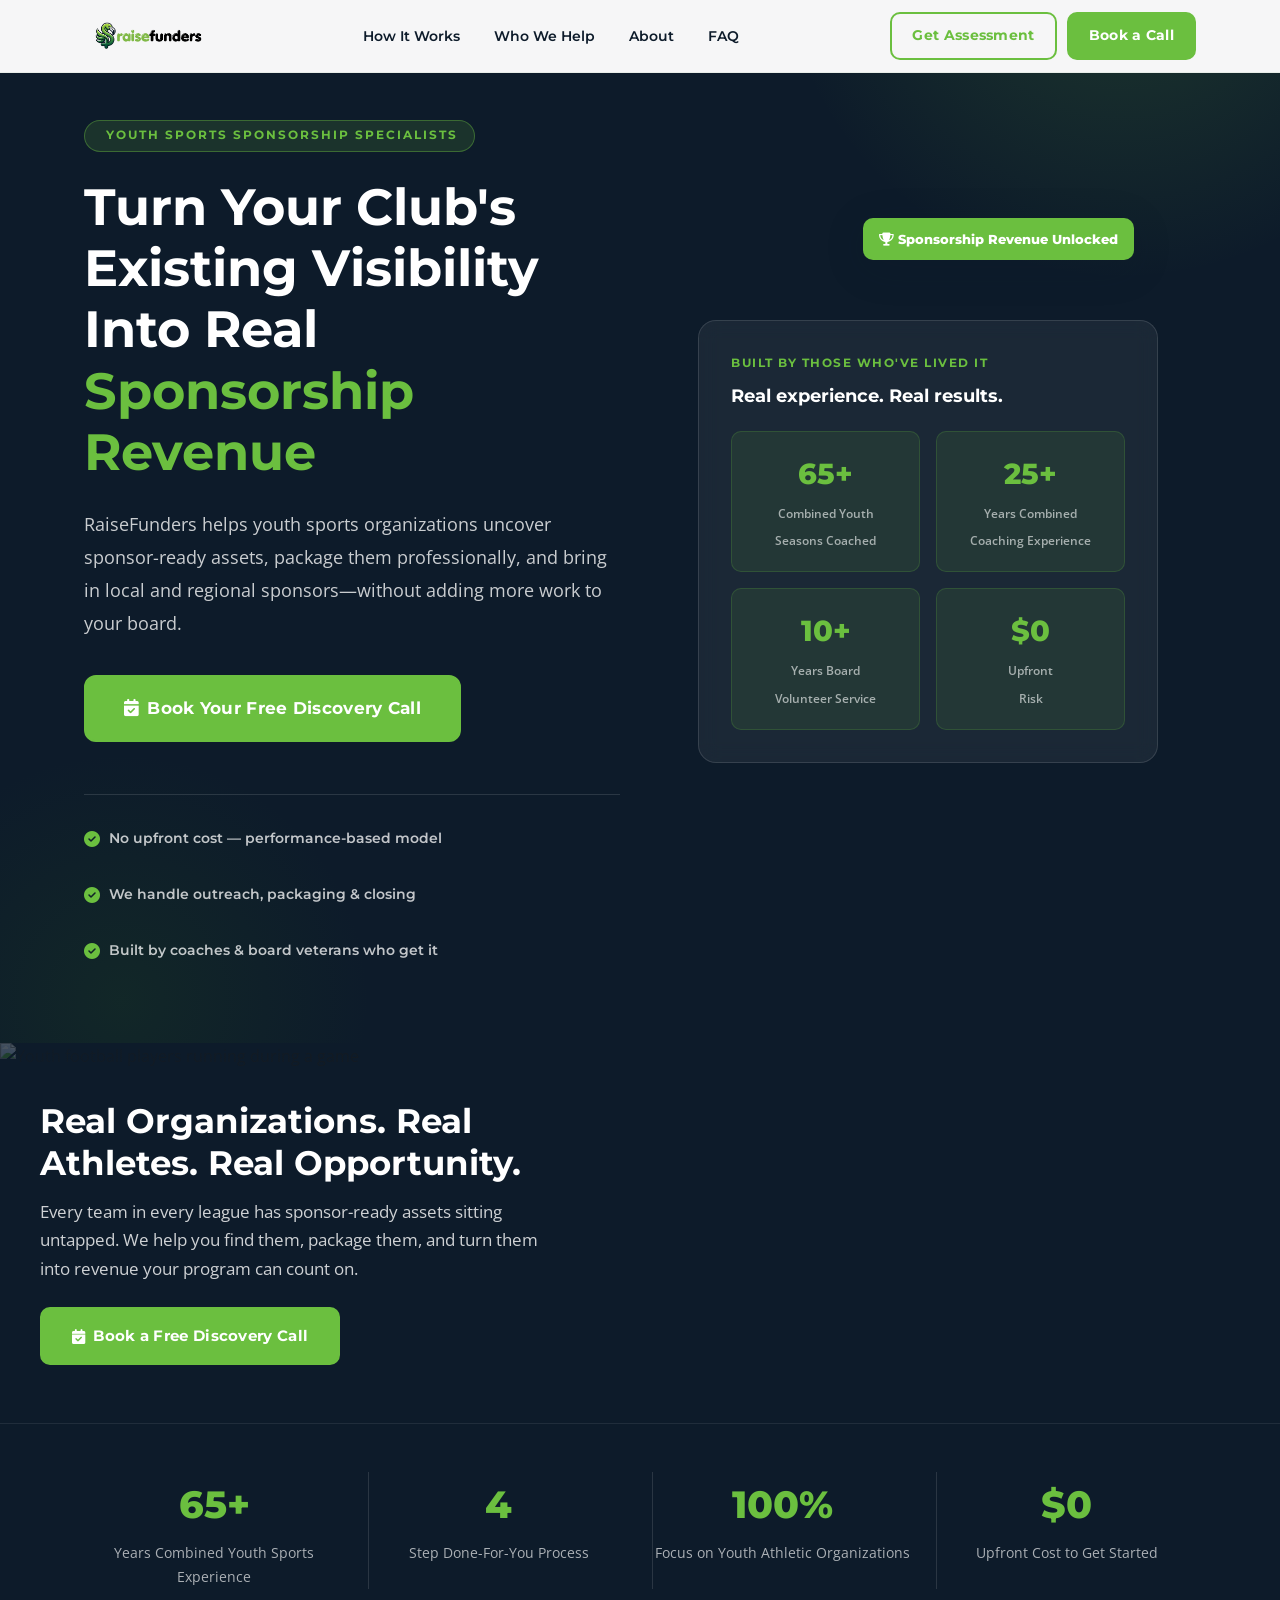
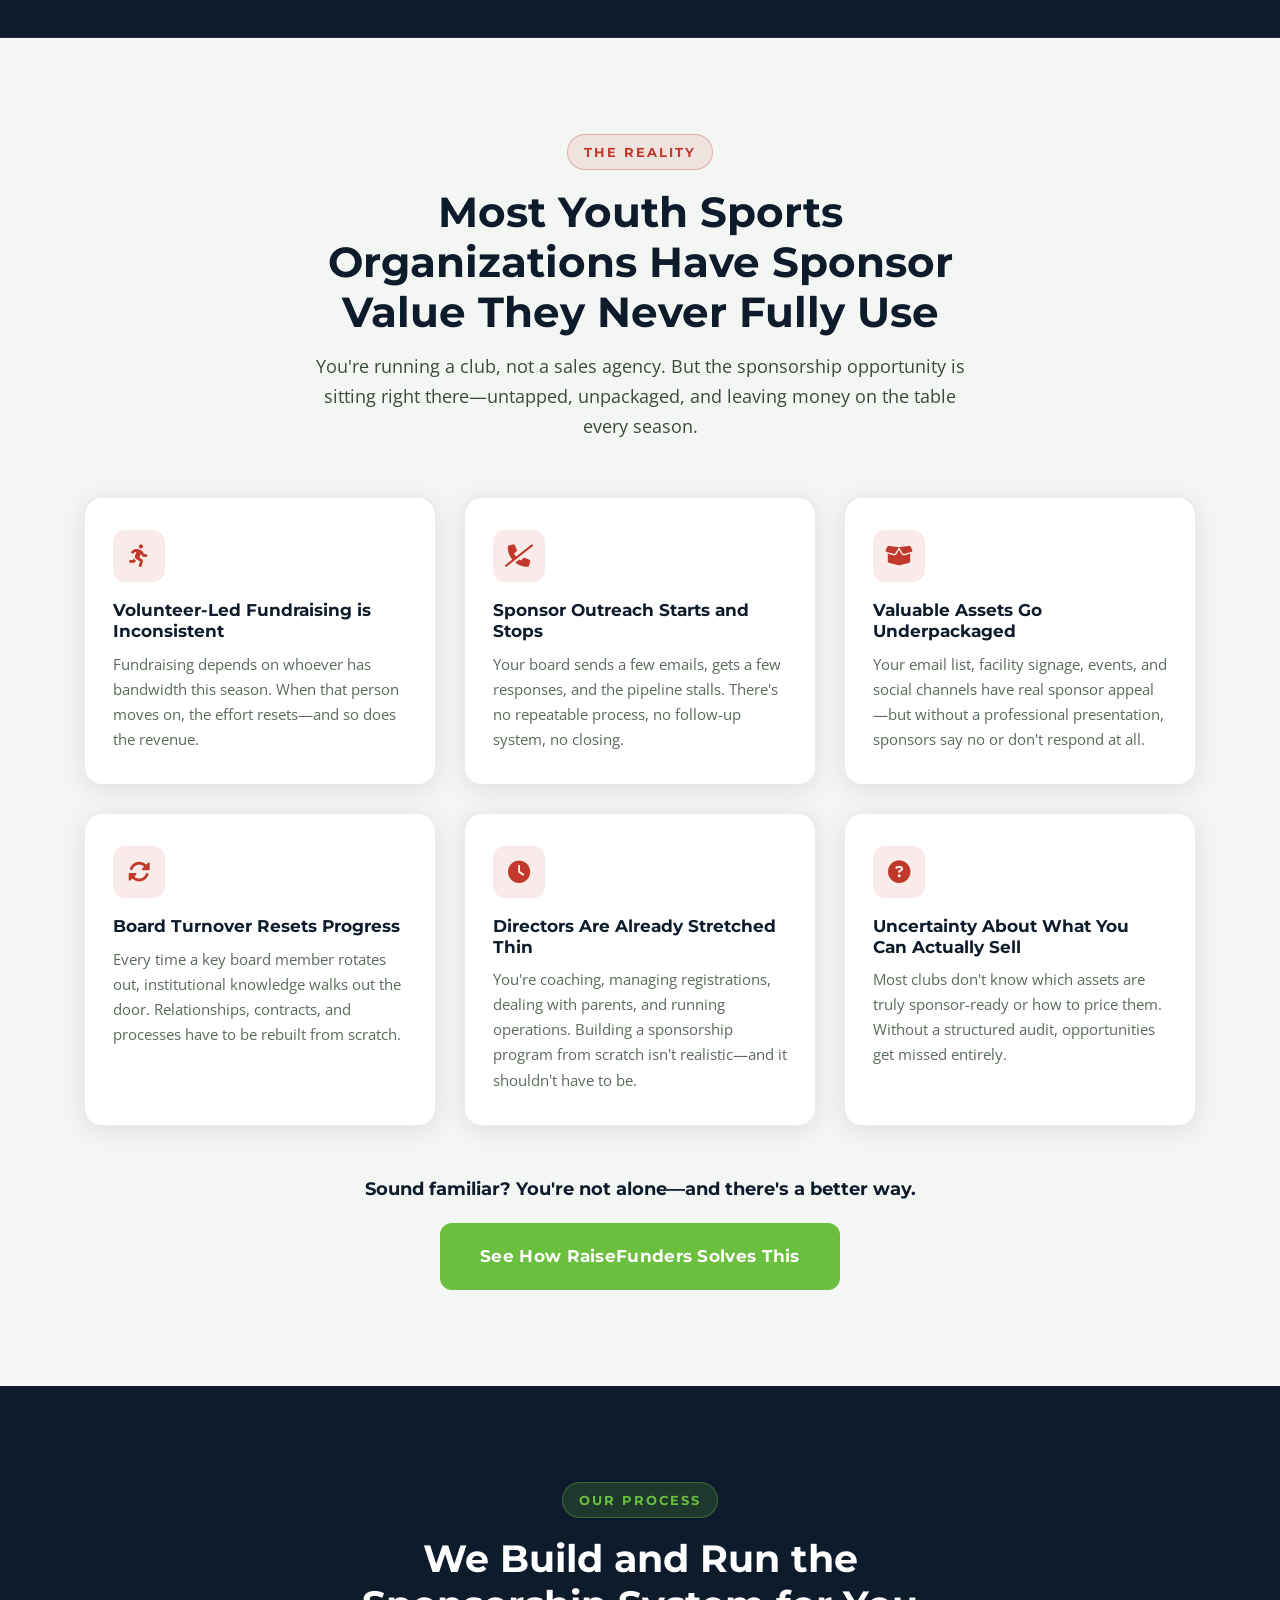
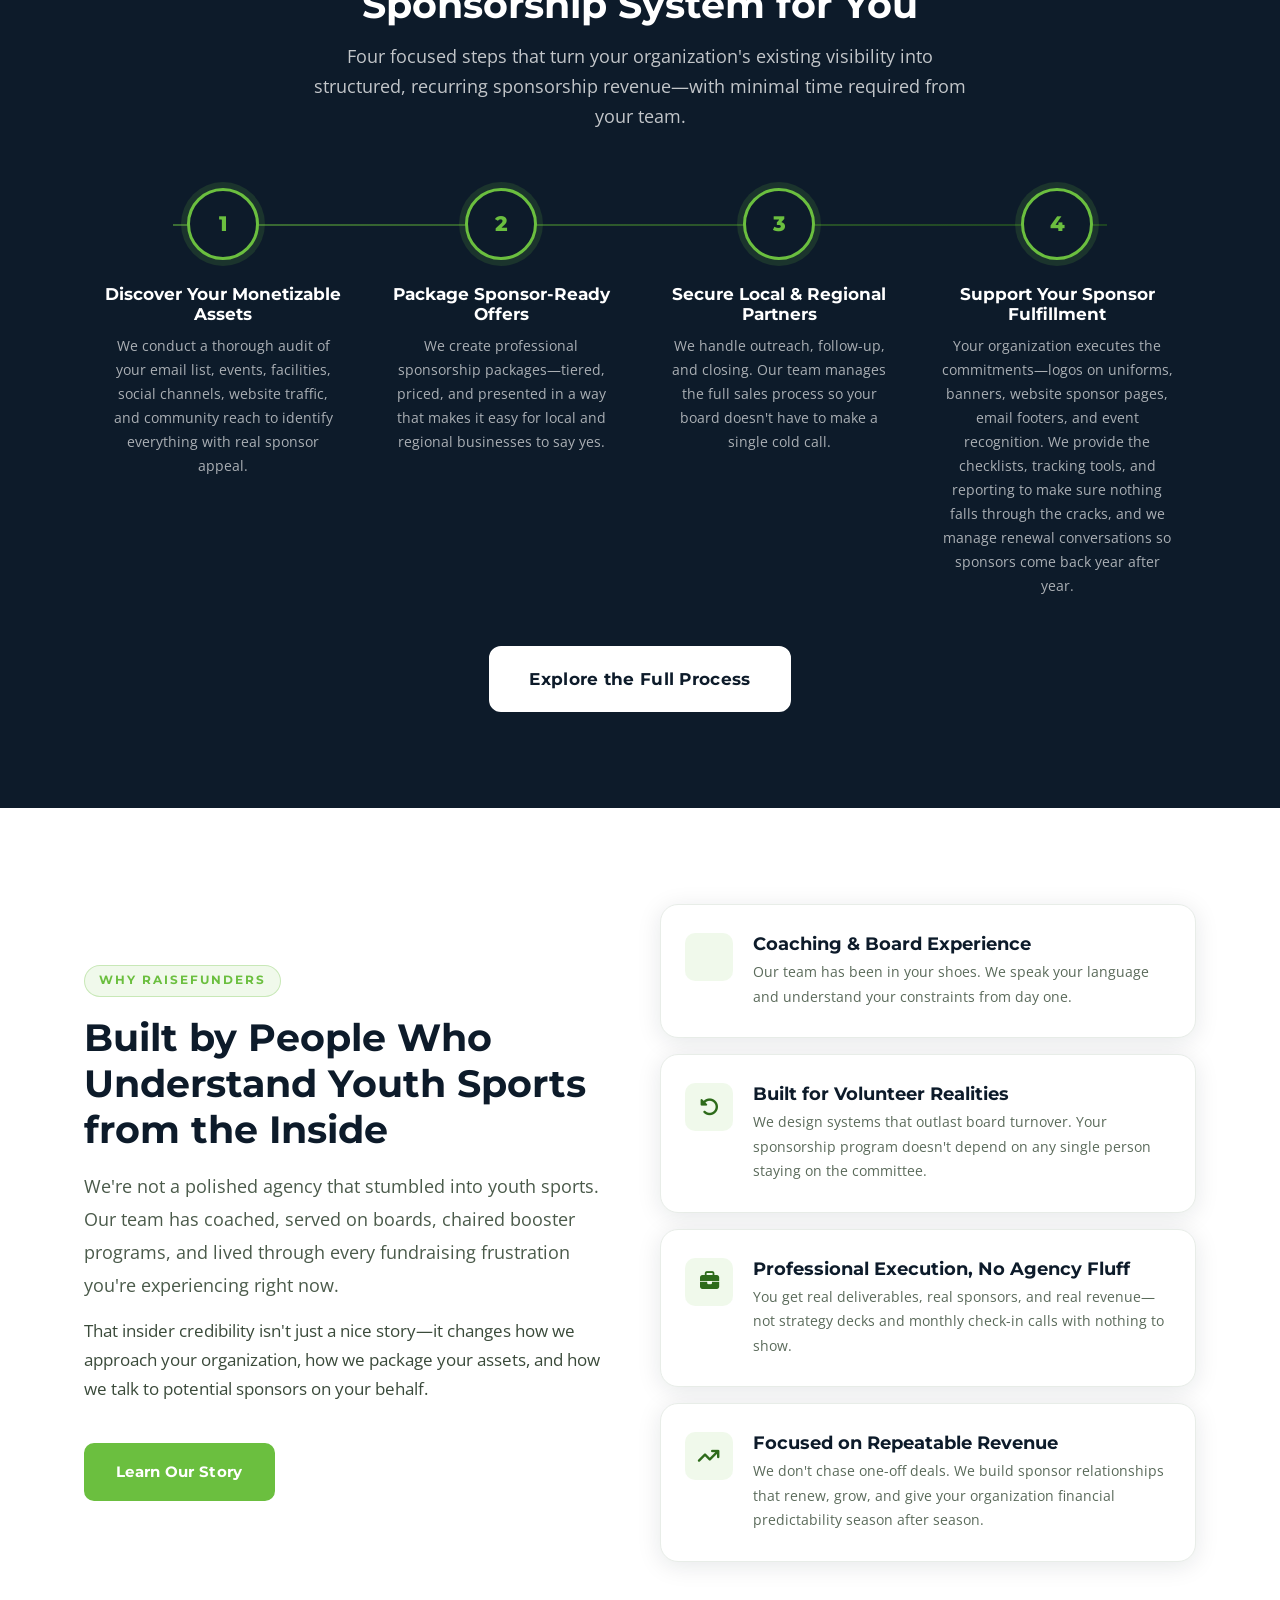
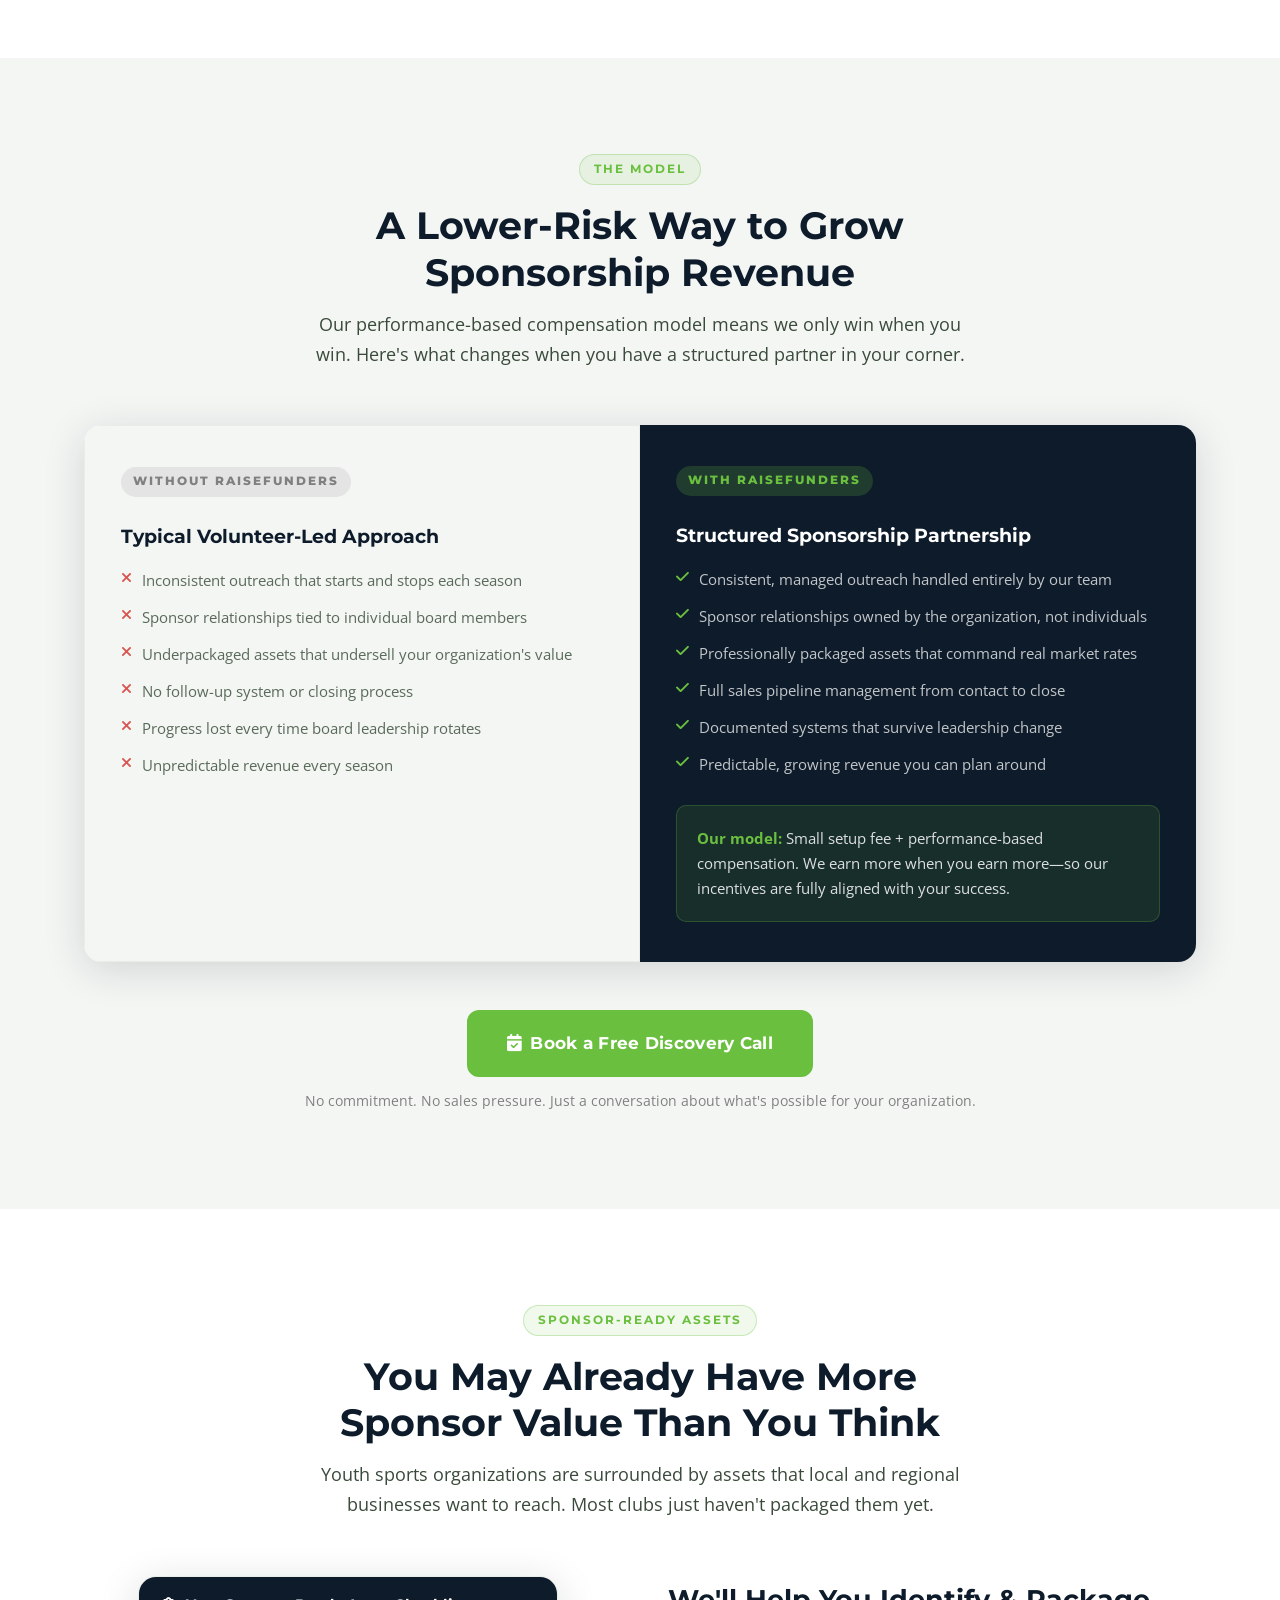
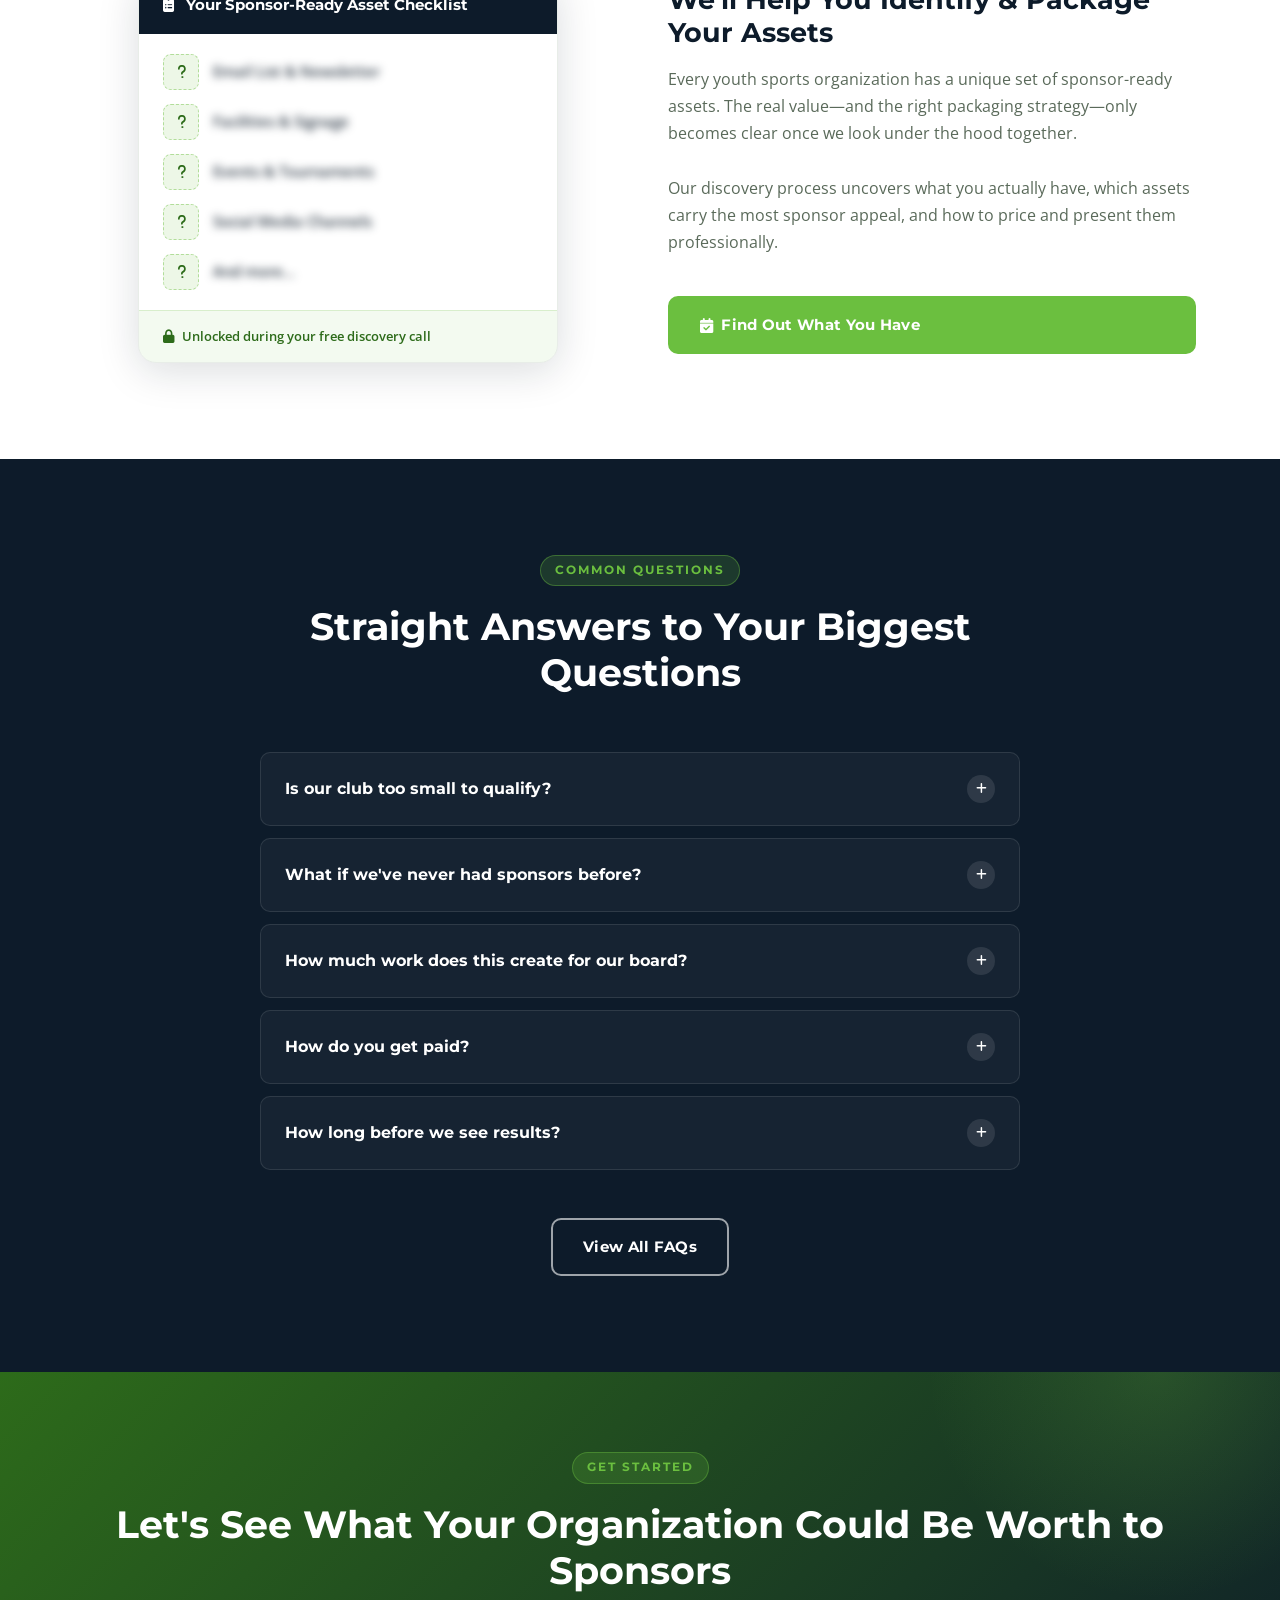
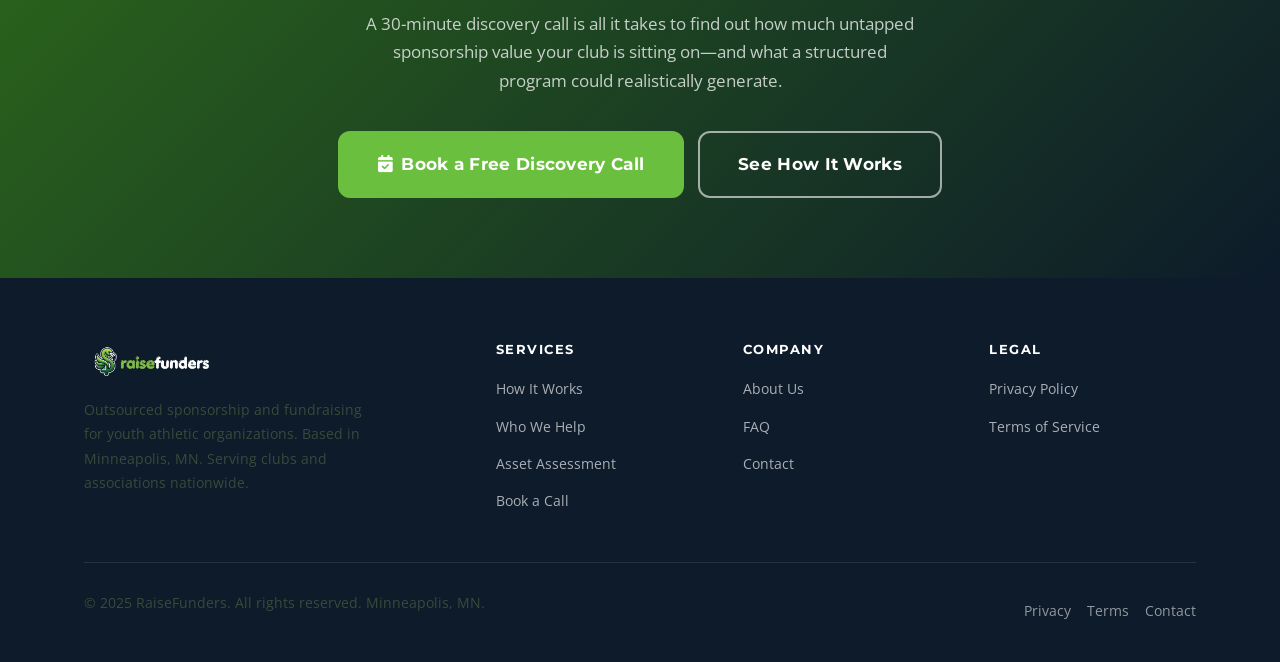
==== index.html @ bc8dbdcc "Initial commit via Netlify [skip ci]" ====
<!DOCTYPE html>
<html lang="en">
<head>
  <meta charset="UTF-8" />
  <meta name="viewport" content="width=device-width, initial-scale=1.0" />
  <title>RaiseFunders — Outsourced Sponsorship & Fundraising for Youth Sports</title>
  <meta name="description" content="RaiseFunders helps youth sports organizations turn their existing assets into real sponsorship revenue. Done-for-you sponsorship management based in Minneapolis, MN." />
  <link rel="preconnect" href="https://fonts.googleapis.com" />
  <link rel="preconnect" href="https://fonts.gstatic.com" crossorigin />
  <link href="https://fonts.googleapis.com/css2?family=Montserrat:wght@600;700;800;900&family=Open+Sans:wght@400;500;600&display=swap" rel="stylesheet" />
  <link rel="stylesheet" href="https://cdn.jsdelivr.net/npm/@fortawesome/fontawesome-free@6.5.0/css/all.min.css" />
  <link rel="stylesheet" href="css/style.css" />
</head>
<body>

  <!-- ===== NAVIGATION ===== -->
  <nav class="site-nav" role="navigation" aria-label="Main navigation">
    <div class="container">
      <div class="nav-inner">
        <a href="index.html" class="nav-logo" aria-label="RaiseFunders Home">
          <img src="images/logo-wordmark-light.png"
               alt="RaiseFunders"
               height="46"
          />
        </a>
        <ul class="nav-links" role="list">
          <li><a href="how-it-works.html">How It Works</a></li>
          <li><a href="who-we-help.html">Who We Help</a></li>
          <li><a href="about.html">About</a></li>
          <li><a href="faq.html">FAQ</a></li>
        </ul>
        <div class="nav-cta">
          <a href="contact.html" class="btn btn-secondary btn-sm">Get Assessment</a>
          <a href="book-a-call.html" class="btn btn-primary btn-sm">Book a Call</a>
        </div>
        <button class="nav-toggle" aria-label="Toggle mobile menu" aria-expanded="false">
          <span></span><span></span><span></span>
        </button>
      </div>
    </div>
  </nav>

  <!-- Mobile Nav -->
  <div class="nav-mobile" role="navigation" aria-label="Mobile navigation">
    <a href="index.html">Home</a>
    <a href="how-it-works.html">How It Works</a>
    <a href="who-we-help.html">Who We Help</a>
    <a href="about.html">About</a>
    <a href="faq.html">FAQ</a>
    <a href="contact.html">Contact</a>
    <a href="book-a-call.html" class="btn btn-primary">Book a Free Call</a>
    <a href="how-it-works.html" class="btn btn-secondary">How It Works</a>
  </div>

  <main id="main-content">

    <!-- ===== HERO ===== -->
    <section class="hero" id="hero-section" aria-labelledby="hero-heading">
      <div class="container">
        <div class="grid-2">
          <div class="hero-content">
            <span class="hero-label"><i class="fa-solid fa-whistle"></i> Youth Sports Sponsorship Specialists</span>
            <h1 id="hero-heading">
              Turn Your Club's Existing Visibility Into Real <span>Sponsorship Revenue</span>
            </h1>
            <p class="lead">
              RaiseFunders helps youth sports organizations uncover sponsor-ready assets, package them professionally, and bring in local and regional sponsors—without adding more work to your board.
            </p>
            <div class="hero-cta">
              <a href="book-a-call.html" class="btn btn-primary btn-lg">
                <i class="fa-solid fa-calendar-check"></i> Book Your Free Discovery Call
              </a>
            </div>
            <div class="hero-proof">
              <div class="hero-proof-item">
                <i class="fa-solid fa-check-circle"></i>
                No upfront cost — performance-based model
              </div>
              <div class="hero-proof-item">
                <i class="fa-solid fa-check-circle"></i>
                We handle outreach, packaging &amp; closing
              </div>
              <div class="hero-proof-item">
                <i class="fa-solid fa-check-circle"></i>
                Built by coaches &amp; board veterans who get it
              </div>
            </div>
          </div>

          <div class="hero-visual">
            <div class="hero-card-stack">
              <div class="hero-float-badge top">
                <i class="fa-solid fa-trophy"></i> Sponsorship Revenue Unlocked
              </div>
              <div class="hero-main-card">
                <div class="hero-card-label">Built By Those Who've Lived It</div>
                <div class="hero-card-title">Real experience. Real results.</div>
                <div class="hero-stat-row">
                  <div class="hero-stat">
                    <span class="num" data-target="65" data-suffix="+">65+</span>
                    <span class="lbl">Combined Youth<br>Seasons Coached</span>
                  </div>
                  <div class="hero-stat">
                    <span class="num" data-target="25" data-suffix="+">25+</span>
                    <span class="lbl">Years Combined<br>Coaching Experience</span>
                  </div>
                  <div class="hero-stat">
                    <span class="num" data-target="10" data-suffix="+">10+</span>
                    <span class="lbl">Years Board<br>Volunteer Service</span>
                  </div>
                  <div class="hero-stat">
                    <span class="num">$0</span>
                    <span class="lbl">Upfront<br>Risk</span>
                  </div>
                </div>
              </div>

            </div>
          </div>
        </div>
      </div>
    </section>

    <!-- ===== PHOTO STRIP ===== -->
    <div class="photo-strip" role="img" aria-label="Youth football players in action during a game">
      <img
        src="https://www.genspark.ai/api/files/s/wio4JRk1"
        alt="Youth football players running during a game"
        class="photo-strip-img"
      />
      <div class="photo-strip-overlay">
        <div class="photo-strip-content">
          <h2>Real Organizations. Real Athletes. Real Opportunity.</h2>
          <p>Every team in every league has sponsor-ready assets sitting untapped. We help you find them, package them, and turn them into revenue your program can count on.</p>
          <a href="book-a-call.html" class="btn btn-primary">
            <i class="fa-solid fa-calendar-check"></i> Book a Free Discovery Call
          </a>
        </div>
      </div>
    </div>

    <!-- ===== STATS BAR ===== -->
    <section class="stats-bar" aria-label="Key statistics">
      <div class="container">
        <div class="stats-grid">
          <div class="stat-item">
            <span class="num" data-target="65" data-suffix="+"">65+</span>
            <div class="lbl">Years Combined Youth Sports Experience</div>
          </div>
          <div class="stat-item stat-divider">
            <span class="num">4</span>
            <div class="lbl">Step Done-For-You Process</div>
          </div>
          <div class="stat-item stat-divider">
            <span class="num" data-target="100" data-suffix="%">100%</span>
            <div class="lbl">Focus on Youth Athletic Organizations</div>
          </div>
          <div class="stat-item stat-divider">
            <span class="num">$0</span>
            <div class="lbl">Upfront Cost to Get Started</div>
          </div>
        </div>
      </div>
    </section>

    <!-- ===== PROBLEM SECTION ===== -->
    <section class="section section--gray" id="problem-section" aria-labelledby="problem-heading">
      <div class="container">
        <div class="section-intro centered">
          <span class="section-label section-label--red">The Reality</span>
          <h2 id="problem-heading" style="font-size:clamp(1.9rem,4vw,2.6rem);">Most Youth Sports Organizations Have Sponsor Value They Never Fully Use</h2>
          <p>You're running a club, not a sales agency. But the sponsorship opportunity is sitting right there—untapped, unpackaged, and leaving money on the table every season.</p>
        </div>
        <div class="grid-3" style="grid-template-columns: repeat(3,1fr);">
          <article class="problem-card">
            <div class="problem-card-icon problem-card-icon--red"><i class="fa-solid fa-person-running"></i></div>
            <h3>Volunteer-Led Fundraising is Inconsistent</h3>
            <p>Fundraising depends on whoever has bandwidth this season. When that person moves on, the effort resets—and so does the revenue.</p>
          </article>
          <article class="problem-card">
            <div class="problem-card-icon problem-card-icon--red"><i class="fa-solid fa-phone-slash"></i></div>
            <h3>Sponsor Outreach Starts and Stops</h3>
            <p>Your board sends a few emails, gets a few responses, and the pipeline stalls. There's no repeatable process, no follow-up system, no closing.</p>
          </article>
          <article class="problem-card">
            <div class="problem-card-icon problem-card-icon--red"><i class="fa-solid fa-box-open"></i></div>
            <h3>Valuable Assets Go Underpackaged</h3>
            <p>Your email list, facility signage, events, and social channels have real sponsor appeal—but without a professional presentation, sponsors say no or don't respond at all.</p>
          </article>
          <article class="problem-card">
            <div class="problem-card-icon problem-card-icon--red"><i class="fa-solid fa-rotate"></i></div>
            <h3>Board Turnover Resets Progress</h3>
            <p>Every time a key board member rotates out, institutional knowledge walks out the door. Relationships, contracts, and processes have to be rebuilt from scratch.</p>
          </article>
          <article class="problem-card">
            <div class="problem-card-icon problem-card-icon--red"><i class="fa-solid fa-clock"></i></div>
            <h3>Directors Are Already Stretched Thin</h3>
            <p>You're coaching, managing registrations, dealing with parents, and running operations. Building a sponsorship program from scratch isn't realistic—and it shouldn't have to be.</p>
          </article>
          <article class="problem-card">
            <div class="problem-card-icon problem-card-icon--red"><i class="fa-solid fa-circle-question"></i></div>
            <h3>Uncertainty About What You Can Actually Sell</h3>
            <p>Most clubs don't know which assets are truly sponsor-ready or how to price them. Without a structured audit, opportunities get missed entirely.</p>
          </article>
        </div>
        <div class="text-center mt-48">
          <p style="font-family:'Montserrat',sans-serif;font-weight:700;font-size:1.1rem;color:var(--navy);margin-bottom:20px;">Sound familiar? You're not alone—and there's a better way.</p>
          <a href="how-it-works.html" class="btn btn-primary btn-lg">See How RaiseFunders Solves This</a>
        </div>
      </div>
    </section>

    <!-- ===== SOLUTION / PROCESS ===== -->
    <section class="section section--navy" id="solution-section" aria-labelledby="solution-heading">
      <div class="container">
        <div class="section-intro centered">
          <span class="section-label section-label--dark section-label--lg">Our Process</span>
          <h2 id="solution-heading" class="text-white">We Build and Run the Sponsorship System for You</h2>
          <p class="text-white" style="opacity:.75;">Four focused steps that turn your organization's existing visibility into structured, recurring sponsorship revenue—with minimal time required from your team.</p>
        </div>
        <div class="process-steps">
          <div class="step-card">
            <div class="step-num">1</div>
            <h3>Discover Your Monetizable Assets</h3>
            <p>We conduct a thorough audit of your email list, events, facilities, social channels, website traffic, and community reach to identify everything with real sponsor appeal.</p>
          </div>
          <div class="step-card">
            <div class="step-num">2</div>
            <h3>Package Sponsor-Ready Offers</h3>
            <p>We create professional sponsorship packages—tiered, priced, and presented in a way that makes it easy for local and regional businesses to say yes.</p>
          </div>
          <div class="step-card">
            <div class="step-num">3</div>
            <h3>Secure Local & Regional Partners</h3>
            <p>We handle outreach, follow-up, and closing. Our team manages the full sales process so your board doesn't have to make a single cold call.</p>
          </div>
          <div class="step-card">
            <div class="step-num">4</div>
            <h3>Support Your Sponsor Fulfillment</h3>
            <p>Your organization executes the commitments—logos on uniforms, banners, website sponsor pages, email footers, and event recognition. We provide the checklists, tracking tools, and reporting to make sure nothing falls through the cracks, and we manage renewal conversations so sponsors come back year after year.</p>
          </div>
        </div>
        <div class="text-center mt-48">
          <a href="how-it-works.html" class="btn btn-white btn-lg">Explore the Full Process</a>
        </div>
      </div>
    </section>

    <!-- ===== WHY RAISEFUNDERS ===== -->
    <section class="section" id="why-section" aria-labelledby="why-heading">
      <div class="container">
        <div class="grid-2">
          <div>
            <span class="section-label">Why RaiseFunders</span>
            <h2 id="why-heading">Built by People Who Understand Youth Sports from the Inside</h2>
            <p class="lead mt-16">We're not a polished agency that stumbled into youth sports. Our team has coached, served on boards, chaired booster programs, and lived through every fundraising frustration you're experiencing right now.</p>
            <p style="font-size:1.05rem;">That insider credibility isn't just a nice story—it changes how we approach your organization, how we package your assets, and how we talk to potential sponsors on your behalf.</p>
            <a href="about.html" class="btn btn-primary mt-24">Learn Our Story</a>
          </div>
          <div style="display:flex;flex-direction:column;gap:16px;">
            <div class="why-card">
              <div class="why-card-icon"><i class="fa-solid fa-whistle"></i></div>
              <div>
                <h4>Coaching & Board Experience</h4>
                <p>Our team has been in your shoes. We speak your language and understand your constraints from day one.</p>
              </div>
            </div>
            <div class="why-card">
              <div class="why-card-icon"><i class="fa-solid fa-rotate-left"></i></div>
              <div>
                <h4>Built for Volunteer Realities</h4>
                <p>We design systems that outlast board turnover. Your sponsorship program doesn't depend on any single person staying on the committee.</p>
              </div>
            </div>
            <div class="why-card">
              <div class="why-card-icon"><i class="fa-solid fa-briefcase"></i></div>
              <div>
                <h4>Professional Execution, No Agency Fluff</h4>
                <p>You get real deliverables, real sponsors, and real revenue—not strategy decks and monthly check-in calls with nothing to show.</p>
              </div>
            </div>
            <div class="why-card">
              <div class="why-card-icon"><i class="fa-solid fa-arrow-trend-up"></i></div>
              <div>
                <h4>Focused on Repeatable Revenue</h4>
                <p>We don't chase one-off deals. We build sponsor relationships that renew, grow, and give your organization financial predictability season after season.</p>
              </div>
            </div>
          </div>
        </div>
      </div>
    </section>

    <!-- ===== ECONOMICS ===== -->
    <section class="section section--gray" id="economics-section" aria-labelledby="economics-heading">
      <div class="container">
        <div class="section-intro centered">
          <span class="section-label">The Model</span>
          <h2 id="economics-heading">A Lower-Risk Way to Grow Sponsorship Revenue</h2>
          <p>Our performance-based compensation model means we only win when you win. Here's what changes when you have a structured partner in your corner.</p>
        </div>
        <div class="econ-compare">
          <div class="econ-col econ-col--before">
            <span class="econ-col-label">Without RaiseFunders</span>
            <h3>Typical Volunteer-Led Approach</h3>
            <ul class="econ-list">
              <li class="econ-item"><i class="fa-solid fa-xmark bad"></i><span>Inconsistent outreach that starts and stops each season</span></li>
              <li class="econ-item"><i class="fa-solid fa-xmark bad"></i><span>Sponsor relationships tied to individual board members</span></li>
              <li class="econ-item"><i class="fa-solid fa-xmark bad"></i><span>Underpackaged assets that undersell your organization's value</span></li>
              <li class="econ-item"><i class="fa-solid fa-xmark bad"></i><span>No follow-up system or closing process</span></li>
              <li class="econ-item"><i class="fa-solid fa-xmark bad"></i><span>Progress lost every time board leadership rotates</span></li>
              <li class="econ-item"><i class="fa-solid fa-xmark bad"></i><span>Unpredictable revenue every season</span></li>
            </ul>
          </div>
          <div class="econ-col econ-col--after">
            <span class="econ-col-label">With RaiseFunders</span>
            <h3 class="text-white">Structured Sponsorship Partnership</h3>
            <ul class="econ-list">
              <li class="econ-item"><i class="fa-solid fa-check good"></i><span>Consistent, managed outreach handled entirely by our team</span></li>
              <li class="econ-item"><i class="fa-solid fa-check good"></i><span>Sponsor relationships owned by the organization, not individuals</span></li>
              <li class="econ-item"><i class="fa-solid fa-check good"></i><span>Professionally packaged assets that command real market rates</span></li>
              <li class="econ-item"><i class="fa-solid fa-check good"></i><span>Full sales pipeline management from contact to close</span></li>
              <li class="econ-item"><i class="fa-solid fa-check good"></i><span>Documented systems that survive leadership change</span></li>
              <li class="econ-item"><i class="fa-solid fa-check good"></i><span>Predictable, growing revenue you can plan around</span></li>
            </ul>
            <div class="econ-pricing">
              <p><strong>Our model:</strong> Small setup fee + performance-based compensation. We earn more when you earn more—so our incentives are fully aligned with your success.</p>
            </div>
          </div>
        </div>
        <div class="text-center mt-48">
          <a href="book-a-call.html" class="btn btn-primary btn-lg"><i class="fa-solid fa-calendar-check"></i> Book a Free Discovery Call</a>
          <p style="margin-top:12px;font-size:.88rem;color:var(--gray);">No commitment. No sales pressure. Just a conversation about what's possible for your organization.</p>
        </div>
      </div>
    </section>

    <!-- ===== ASSETS SECTION ===== -->
    <section class="section" id="assets-section" aria-labelledby="assets-heading">
      <div class="container">
        <div class="section-intro centered">
          <span class="section-label">Sponsor-Ready Assets</span>
          <h2 id="assets-heading">You May Already Have More Sponsor Value Than You Think</h2>
          <p>Youth sports organizations are surrounded by assets that local and regional businesses want to reach. Most clubs just haven't packaged them yet.</p>
        </div>
        <div class="asset-discovery-block">
          <div class="asset-discovery-visual">
            <div class="asset-checklist-card">
              <div class="asset-checklist-header">
                <i class="fa-solid fa-clipboard-list"></i>
                <span>Your Sponsor-Ready Asset Checklist</span>
              </div>
              <div class="asset-checklist-items">
                <div class="asset-check-item">
                  <div class="asset-check-box"><i class="fa-solid fa-question"></i></div>
                  <span class="asset-blur">Email List & Newsletter</span>
                </div>
                <div class="asset-check-item">
                  <div class="asset-check-box"><i class="fa-solid fa-question"></i></div>
                  <span class="asset-blur">Facilities & Signage</span>
                </div>
                <div class="asset-check-item">
                  <div class="asset-check-box"><i class="fa-solid fa-question"></i></div>
                  <span class="asset-blur">Events & Tournaments</span>
                </div>
                <div class="asset-check-item">
                  <div class="asset-check-box"><i class="fa-solid fa-question"></i></div>
                  <span class="asset-blur">Social Media Channels</span>
                </div>
                <div class="asset-check-item">
                  <div class="asset-check-box"><i class="fa-solid fa-question"></i></div>
                  <span class="asset-blur">And more…</span>
                </div>
              </div>
              <div class="asset-checklist-footer">
                <i class="fa-solid fa-lock"></i> Unlocked during your free discovery call
              </div>
            </div>
          </div>
          <div class="asset-discovery-copy">
            <div class="asset-discovery-arrow"><i class="fa-solid fa-arrow-left"></i></div>
            <h3>We'll Help You Identify & Package Your Assets</h3>
            <p>Every youth sports organization has a unique set of sponsor-ready assets. The real value—and the right packaging strategy—only becomes clear once we look under the hood together.</p>
            <p style="margin-top:12px;">Our discovery process uncovers what you actually have, which assets carry the most sponsor appeal, and how to price and present them professionally.</p>
            <a href="book-a-call.html" class="btn btn-primary mt-24">
              <i class="fa-solid fa-calendar-check"></i> Find Out What You Have
            </a>
          </div>
        </div>
      </div>
    </section>

    <!-- ===== FAQ PREVIEW ===== -->
    <section class="section section--navy" id="faq-preview-section" aria-labelledby="faq-heading">
      <div class="container">
        <div class="section-intro centered">
          <span class="section-label section-label--dark">Common Questions</span>
          <h2 id="faq-heading" class="text-white">Straight Answers to Your Biggest Questions</h2>
        </div>
        <div class="faq-list faq-dark" style="max-width:760px;margin:0 auto;">
          <div class="faq-item">
            <div class="faq-question">
              Is our club too small to qualify?
              <span class="faq-icon"><i class="fa-solid fa-plus"></i></span>
            </div>
            <div class="faq-answer">
              <div class="faq-answer-inner">
                Size is less important than community reach and engagement. Many smaller clubs have highly loyal, tightly-knit communities that are extremely attractive to local sponsors. We assess each organization individually—a club with 80 engaged families can often outperform a club with 300 disconnected ones. Schedule a free discovery call and we'll tell you honestly whether we're a good fit.
              </div>
            </div>
          </div>
          <div class="faq-item">
            <div class="faq-question">
              What if we've never had sponsors before?
              <span class="faq-icon"><i class="fa-solid fa-plus"></i></span>
            </div>
            <div class="faq-answer">
              <div class="faq-answer-inner">
                That's actually common—and completely workable. Starting from zero means there's no history to undo or legacy expectations to manage. We'll build your sponsorship program from the ground up with the right structure, the right pricing, and the right initial targets to get early wins that build momentum.
              </div>
            </div>
          </div>
          <div class="faq-item">
            <div class="faq-question">
              How much work does this create for our board?
              <span class="faq-icon"><i class="fa-solid fa-plus"></i></span>
            </div>
            <div class="faq-answer">
              <div class="faq-answer-inner">
                Very little. That's the whole point. We handle the audit, the packaging, and the outreach right through closing. Your board's role is primarily to approve the sponsorship packages, provide access to your assets, and participate in a brief onboarding. After that, we run the program—you stay focused on your athletes.
              </div>
            </div>
          </div>
          <div class="faq-item">
            <div class="faq-question">
              How do you get paid?
              <span class="faq-icon"><i class="fa-solid fa-plus"></i></span>
            </div>
            <div class="faq-answer">
              <div class="faq-answer-inner">
                Our model is a modest setup fee to cover onboarding and packaging work, combined with performance-based compensation tied to sponsorship revenue we help generate. This means our incentives are fully aligned with your success. We only do well when you do well—which is how it should be.
              </div>
            </div>
          </div>
          <div class="faq-item">
            <div class="faq-question">
              How long before we see results?
              <span class="faq-icon"><i class="fa-solid fa-plus"></i></span>
            </div>
            <div class="faq-answer">
              <div class="faq-answer-inner">
                Most organizations see initial sponsor commitments within 60–90 days of completing the packaging phase. The timeline depends on your current asset base, the local sponsor market, and timing relative to your season. We'll give you a realistic projection during your discovery call—no inflated promises.
              </div>
            </div>
          </div>
        </div>
        <div class="text-center mt-48">
          <a href="faq.html" class="btn btn-outline-white">View All FAQs</a>
        </div>
      </div>
    </section>

    <!-- ===== FINAL CTA ===== -->
    <section class="cta-band" id="final-cta" aria-labelledby="cta-heading">
      <div class="container text-center" style="position:relative;z-index:1;">
        <span class="section-label section-label--dark">Get Started</span>
        <h2 id="cta-heading">Let's See What Your Organization Could Be Worth to Sponsors</h2>
        <p>A 30-minute discovery call is all it takes to find out how much untapped sponsorship value your club is sitting on—and what a structured program could realistically generate.</p>
        <div class="btn-group">
          <a href="book-a-call.html" class="btn btn-primary btn-lg">
            <i class="fa-solid fa-calendar-check"></i> Book a Free Discovery Call
          </a>
          <a href="how-it-works.html" class="btn btn-outline-white btn-lg">
            See How It Works
          </a>
        </div>
      </div>
    </section>

  </main>

  <!-- ===== FOOTER ===== -->
  <footer class="site-footer" role="contentinfo">
    <div class="container">
      <div class="footer-grid">
        <div class="footer-brand">
          <img src="images/logo-wordmark-dark.png"
               alt="RaiseFunders"
               height="42"
               style="margin-bottom:4px;"
          />
          <p>Outsourced sponsorship and fundraising for youth athletic organizations. Based in Minneapolis, MN. Serving clubs and associations nationwide.</p>
        </div>
        <div class="footer-col">
          <h4>Services</h4>
          <ul>
            <li><a href="how-it-works.html">How It Works</a></li>
            <li><a href="who-we-help.html">Who We Help</a></li>
            <li><a href="contact.html">Asset Assessment</a></li>
            <li><a href="book-a-call.html">Book a Call</a></li>
          </ul>
        </div>
        <div class="footer-col">
          <h4>Company</h4>
          <ul>
            <li><a href="about.html">About Us</a></li>
            <li><a href="faq.html">FAQ</a></li>
            <li><a href="contact.html">Contact</a></li>
          </ul>
        </div>
        <div class="footer-col">
          <h4>Legal</h4>
          <ul>
            <li><a href="privacy.html">Privacy Policy</a></li>
            <li><a href="terms.html">Terms of Service</a></li>
          </ul>
        </div>
      </div>
      <div class="footer-bottom">
        <p>&copy; 2025 RaiseFunders. All rights reserved. Minneapolis, MN.</p>
        <div style="display:flex;gap:16px;">
          <a href="privacy.html">Privacy</a>
          <a href="terms.html">Terms</a>
          <a href="contact.html">Contact</a>
        </div>
      </div>
    </div>
  </footer>

  <script src="js/main.js"></script>
</body>
</html>
---- css/style.css ----
/* ============================================================
   RaiseFunders — Main Stylesheet
   Colors: Green Light #6BBF3F | Green Dark #2D6B1A
           Navy Night #0D1B2A  | Black #000000
           White #FFFFFF       | Cool Gray #808080
   Fonts: Montserrat (headings) + Open Sans (body)
   ============================================================ */

/* ---------- Reset & Base ---------- */
*, *::before, *::after { box-sizing: border-box; margin: 0; padding: 0; }

html { scroll-behavior: smooth; font-size: 16px; }

body {
  font-family: 'Open Sans', sans-serif;
  color: #1a1a1a;
  background: #ffffff;
  line-height: 1.7;
  -webkit-font-smoothing: antialiased;
}

img { max-width: 100%; height: auto; display: block; }
a  { color: inherit; text-decoration: none; }
ul { list-style: none; }

/* ---------- CSS Variables ---------- */
:root {
  --green-light:  #6BBF3F;
  --green-dark:   #2D6B1A;
  --navy:         #0D1B2A;
  --black:        #000000;
  --white:        #ffffff;
  --gray:         #808080;
  --gray-light:   #f4f6f4;
  --gray-mid:     #e8ede8;
  --radius:       10px;
  --radius-lg:    18px;
  --shadow:       0 4px 24px rgba(13,27,42,.10);
  --shadow-lg:    0 8px 40px rgba(13,27,42,.15);
  --transition:   .22s ease;
  --max-w:        1160px;
  --section-py:   96px;
}

/* ---------- Typography ---------- */
h1, h2, h3, h4, h5 {
  font-family: 'Montserrat', sans-serif;
  font-weight: 700;
  line-height: 1.2;
  color: var(--navy);
}

h1 { font-size: clamp(2rem, 5vw, 3.2rem); }
h2 { font-size: clamp(1.6rem, 4vw, 2.4rem); }
h3 { font-size: clamp(1.15rem, 2.5vw, 1.5rem); }
h4 { font-size: 1.1rem; }

p  { color: #3a4a3a; margin-bottom: 1rem; }
p:last-child { margin-bottom: 0; }

.lead {
  font-size: 1.15rem;
  color: #4a5a4a;
  line-height: 1.8;
}

/* ---------- Layout Helpers ---------- */
.container {
  width: 100%;
  max-width: var(--max-w);
  margin-inline: auto;
  padding-inline: 24px;
}

.section { padding: var(--section-py) 0; }
.section--navy  { background: var(--navy); }
.section--gray  { background: var(--gray-light); }
.section--green { background: var(--green-dark); }

.grid-2 { display: grid; grid-template-columns: 1fr 1fr; gap: 40px; align-items: center; }
.grid-3 { display: grid; grid-template-columns: repeat(3, 1fr); gap: 28px; }
.grid-4 { display: grid; grid-template-columns: repeat(4, 1fr); gap: 24px; }

.text-center { text-align: center; }
.text-white  { color: var(--white) !important; }
.text-green  { color: var(--green-light) !important; }

/* ---------- Buttons ---------- */
.btn {
  display: inline-flex;
  align-items: center;
  gap: 8px;
  font-family: 'Montserrat', sans-serif;
  font-weight: 700;
  font-size: .95rem;
  letter-spacing: .3px;
  padding: 14px 30px;
  border-radius: var(--radius);
  border: 2px solid transparent;
  cursor: pointer;
  transition: background var(--transition), color var(--transition),
              border-color var(--transition), transform var(--transition),
              box-shadow var(--transition);
  white-space: nowrap;
  text-align: center;
}
.btn:hover { transform: translateY(-2px); }

.btn-primary {
  background: var(--green-light);
  color: var(--white);
  border-color: var(--green-light);
}
.btn-primary:hover {
  background: var(--green-dark);
  border-color: var(--green-dark);
  box-shadow: 0 6px 20px rgba(107,191,63,.35);
}

.btn-secondary {
  background: transparent;
  color: var(--green-light);
  border-color: var(--green-light);
}
.btn-secondary:hover {
  background: var(--green-light);
  color: var(--white);
}

.btn-white {
  background: var(--white);
  color: var(--navy);
  border-color: var(--white);
}
.btn-white:hover {
  background: var(--gray-light);
  box-shadow: 0 6px 20px rgba(255,255,255,.25);
}

.btn-outline-white {
  background: transparent;
  color: var(--white);
  border-color: rgba(255,255,255,.6);
}
.btn-outline-white:hover {
  background: rgba(255,255,255,.12);
  border-color: var(--white);
}

.btn-lg { padding: 17px 38px; font-size: 1.05rem; border-radius: 12px; }
.btn-sm { padding: 10px 20px; font-size: .85rem; }

/* ---------- Section Label ---------- */
.section-label {
  display: inline-block;
  font-family: 'Montserrat', sans-serif;
  font-weight: 700;
  font-size: .72rem;
  letter-spacing: 2px;
  text-transform: uppercase;
  color: var(--green-light);
  background: rgba(107,191,63,.1);
  border: 1px solid rgba(107,191,63,.3);
  border-radius: 50px;
  padding: 5px 14px;
  margin-bottom: 18px;
}
.section-label--dark {
  background: rgba(107,191,63,.18);
  border-color: rgba(107,191,63,.4);
}
.section-label--red {
  color: #c0392b;
  background: rgba(192,57,43,.1);
  border-color: rgba(192,57,43,.3);
  font-size: .82rem;
  padding: 6px 16px;
}
.section-label--lg {
  font-size: .82rem;
  padding: 6px 16px;
}

/* ---------- Section Intro Block ---------- */
.section-intro { max-width: 680px; margin-bottom: 56px; }
.section-intro.centered { margin-inline: auto; text-align: center; }
.section-intro p { font-size: 1.1rem; margin-top: 14px; }

/* ---------- Navigation ---------- */
.site-nav {
  position: fixed;
  top: 0; left: 0; right: 0;
  z-index: 1000;
  background: #F6F6F7;
  backdrop-filter: blur(12px);
  -webkit-backdrop-filter: blur(12px);
  border-bottom: 1px solid var(--gray-mid);
  transition: box-shadow var(--transition);
}
.site-nav.scrolled { box-shadow: var(--shadow); }

.nav-inner {
  display: flex;
  align-items: center;
  justify-content: space-between;
  height: 72px;
  gap: 24px;
}

.nav-logo img { height: 38px; width: auto; display: block; }
.nav-logo-text {
  font-family: 'Montserrat', sans-serif;
  font-weight: 800;
  font-size: 1.4rem;
  color: var(--navy);
}
.nav-logo-text span { color: var(--green-light); }

/* Logo image wrapper — hides fallback text when image loads */
.nav-logo-img-wrap { display: flex; align-items: center; }
.nav-logo-img-wrap img { height: 36px; width: auto; display: block; }

.nav-links {
  display: flex;
  align-items: center;
  gap: 6px;
  flex: 1;
  justify-content: center;
}

.nav-links a {
  font-family: 'Montserrat', sans-serif;
  font-weight: 600;
  font-size: .88rem;
  color: var(--navy);
  padding: 8px 14px;
  border-radius: 8px;
  transition: background var(--transition), color var(--transition);
}
.nav-links a:hover,
.nav-links a.active {
  background: var(--gray-light);
  color: var(--green-dark);
}

.nav-cta { display: flex; align-items: center; gap: 10px; }

/* Hamburger */
.nav-toggle {
  display: none;
  flex-direction: column;
  gap: 5px;
  cursor: pointer;
  padding: 6px;
  background: none;
  border: none;
}
.nav-toggle span {
  display: block;
  width: 24px;
  height: 2.5px;
  background: var(--navy);
  border-radius: 2px;
  transition: transform var(--transition), opacity var(--transition);
}
.nav-toggle.open span:nth-child(1) { transform: translateY(7.5px) rotate(45deg); }
.nav-toggle.open span:nth-child(2) { opacity: 0; }
.nav-toggle.open span:nth-child(3) { transform: translateY(-7.5px) rotate(-45deg); }

/* Mobile Nav */
.nav-mobile {
  display: none;
  position: fixed;
  inset: 72px 0 0 0;
  background: var(--white);
  z-index: 999;
  flex-direction: column;
  padding: 24px;
  gap: 8px;
  overflow-y: auto;
  border-top: 1px solid var(--gray-mid);
}
.nav-mobile.open { display: flex; }
.nav-mobile a {
  font-family: 'Montserrat', sans-serif;
  font-weight: 600;
  font-size: 1rem;
  color: var(--navy);
  padding: 14px 16px;
  border-radius: var(--radius);
  border-bottom: 1px solid var(--gray-mid);
  transition: background var(--transition);
}
.nav-mobile a:hover { background: var(--gray-light); color: var(--green-dark); }
.nav-mobile .btn { margin-top: 16px; justify-content: center; }

/* ---------- Footer ---------- */
.site-footer {
  background: var(--navy);
  color: rgba(255,255,255,.7);
  padding: 64px 0 32px;
}

.footer-grid {
  display: grid;
  grid-template-columns: 1.8fr 1fr 1fr 1fr;
  gap: 40px;
  margin-bottom: 48px;
}

.footer-brand p { font-size: .9rem; margin-top: 16px; max-width: 280px; line-height: 1.7; }
.footer-brand img { height: 40px; width: auto; display: block; }

.footer-logo-text {
  font-family: 'Montserrat', sans-serif;
  font-weight: 800;
  font-size: 1.3rem;
  color: var(--white);
}
.footer-logo-text span { color: var(--green-light); }

.footer-col h4 {
  font-family: 'Montserrat', sans-serif;
  font-weight: 700;
  font-size: .8rem;
  letter-spacing: 1.5px;
  text-transform: uppercase;
  color: var(--white);
  margin-bottom: 18px;
}

.footer-col ul { display: flex; flex-direction: column; gap: 10px; }
.footer-col ul a {
  font-size: .9rem;
  color: rgba(255,255,255,.65);
  transition: color var(--transition);
}
.footer-col ul a:hover { color: var(--green-light); }

.footer-bottom {
  border-top: 1px solid rgba(255,255,255,.1);
  padding-top: 28px;
  display: flex;
  align-items: center;
  justify-content: space-between;
  gap: 16px;
  flex-wrap: wrap;
  font-size: .85rem;
}

.footer-bottom a { color: rgba(255,255,255,.55); transition: color var(--transition); }
.footer-bottom a:hover { color: var(--green-light); }

/* ---------- Hero ---------- */
.hero {
  min-height: 100vh;
  background: var(--navy);
  display: flex;
  align-items: center;
  position: relative;
  overflow: hidden;
  padding: 120px 0 80px;
}

.hero::before {
  content: '';
  position: absolute;
  top: -40%;
  right: -15%;
  width: 700px;
  height: 700px;
  background: radial-gradient(circle, rgba(107,191,63,.18) 0%, transparent 70%);
  pointer-events: none;
}
.hero::after {
  content: '';
  position: absolute;
  bottom: -20%;
  left: -10%;
  width: 500px;
  height: 500px;
  background: radial-gradient(circle, rgba(45,107,26,.15) 0%, transparent 70%);
  pointer-events: none;
}

.hero-content { position: relative; z-index: 2; }

.hero-label {
  display: inline-block;
  font-family: 'Montserrat', sans-serif;
  font-weight: 700;
  font-size: .72rem;
  letter-spacing: 2px;
  text-transform: uppercase;
  color: var(--green-light);
  background: rgba(107,191,63,.15);
  border: 1px solid rgba(107,191,63,.4);
  border-radius: 50px;
  padding: 5px 16px;
  margin-bottom: 24px;
}

.hero h1 { color: var(--white); margin-bottom: 24px; }
.hero h1 span { color: var(--green-light); }
.hero .lead { color: rgba(255,255,255,.78); max-width: 580px; margin-bottom: 36px; }

.hero-cta { display: flex; gap: 14px; flex-wrap: wrap; margin-bottom: 52px; }

.hero-proof {
  display: flex;
  gap: 32px;
  flex-wrap: wrap;
  border-top: 1px solid rgba(255,255,255,.12);
  padding-top: 32px;
}

.hero-proof-item {
  display: flex;
  align-items: center;
  gap: 9px;
  font-family: 'Montserrat', sans-serif;
  font-size: .88rem;
  font-weight: 600;
  color: rgba(255,255,255,.75);
}
.hero-proof-item i { color: var(--green-light); font-size: 1rem; }

.hero-visual {
  position: relative;
  z-index: 2;
  display: flex;
  justify-content: center;
  align-items: center;
}

.hero-card-stack {
  position: relative;
  width: 100%;
  max-width: 460px;
  padding: 54px 0 54px;
}

.hero-main-card {
  background: rgba(255,255,255,.06);
  border: 1px solid rgba(255,255,255,.12);
  border-radius: var(--radius-lg);
  padding: 32px;
  backdrop-filter: blur(10px);
}

.hero-stat-row {
  display: grid;
  grid-template-columns: 1fr 1fr;
  gap: 16px;
  margin-top: 20px;
}

.hero-stat {
  background: rgba(107,191,63,.1);
  border: 1px solid rgba(107,191,63,.2);
  border-radius: var(--radius);
  padding: 18px;
  text-align: center;
}
.hero-stat .num {
  font-family: 'Montserrat', sans-serif;
  font-weight: 800;
  font-size: 1.8rem;
  color: var(--green-light);
  display: block;
}
.hero-stat .lbl {
  font-size: .78rem;
  color: rgba(255,255,255,.6);
  font-weight: 600;
  margin-top: 2px;
}

.hero-card-label {
  font-family: 'Montserrat', sans-serif;
  font-weight: 700;
  font-size: .75rem;
  letter-spacing: 1.5px;
  text-transform: uppercase;
  color: var(--green-light);
  margin-bottom: 8px;
}
.hero-card-title {
  font-family: 'Montserrat', sans-serif;
  font-weight: 700;
  font-size: 1.1rem;
  color: var(--white);
}

.hero-float-badge {
  position: absolute;
  background: var(--green-light);
  color: var(--white);
  font-family: 'Montserrat', sans-serif;
  font-weight: 800;
  font-size: .82rem;
  padding: 10px 16px;
  border-radius: var(--radius);
  box-shadow: var(--shadow-lg);
  white-space: nowrap;
}
.hero-float-badge.top { top: -48px; right: 24px; }
.hero-float-badge.bottom { bottom: -48px; left: 24px; }

/* ---------- Problem Section ---------- */
.problem-card {
  background: var(--white);
  border: 1px solid var(--gray-mid);
  border-radius: var(--radius-lg);
  padding: 32px 28px;
  box-shadow: var(--shadow);
  transition: transform var(--transition), box-shadow var(--transition);
  position: relative;
}
.problem-card:hover {
  transform: translateY(-4px);
  box-shadow: var(--shadow-lg);
}
.problem-card-icon {
  width: 52px; height: 52px;
  background: rgba(107,191,63,.1);
  border-radius: 12px;
  display: flex; align-items: center; justify-content: center;
  margin-bottom: 18px;
  font-size: 1.4rem;
  color: var(--green-dark);
}
.problem-card h3 { color: var(--navy); margin-bottom: 10px; font-size: 1.08rem; }
.problem-card p  { font-size: .92rem; color: #5a6a5a; margin: 0; }

/* ---------- Process Steps ---------- */
.process-steps { display: grid; grid-template-columns: repeat(4, 1fr); gap: 0; position: relative; }
.process-steps::before {
  content: '';
  position: absolute;
  top: 36px; left: 8%; right: 8%;
  height: 2px;
  background: linear-gradient(90deg, var(--green-light), var(--green-dark));
  z-index: 0;
}

.step-card {
  position: relative;
  z-index: 1;
  text-align: center;
  padding: 0 20px;
}

.step-num {
  width: 72px; height: 72px;
  border-radius: 50%;
  background: var(--white);
  border: 3px solid var(--green-light);
  color: var(--green-dark);
  font-family: 'Montserrat', sans-serif;
  font-weight: 800;
  font-size: 1.3rem;
  display: flex; align-items: center; justify-content: center;
  margin: 0 auto 24px;
  box-shadow: 0 0 0 6px rgba(107,191,63,.12);
}

.step-card h3 { font-size: 1.05rem; color: var(--navy); margin-bottom: 10px; }
.step-card p  { font-size: .88rem; color: #5a6a5a; }

/* Dark variant for navy bg */
.section--navy .step-card h3 { color: var(--white); }
.section--navy .step-card p  { color: rgba(255,255,255,.65); }
.section--navy .step-num {
  background: var(--navy);
  border-color: var(--green-light);
  color: var(--green-light);
  box-shadow: 0 0 0 6px rgba(107,191,63,.15);
}
.section--navy .process-steps::before {
  background: linear-gradient(90deg, rgba(107,191,63,.5), rgba(45,107,26,.5));
}

/* ---------- Why Card ---------- */
.why-card {
  display: flex;
  gap: 20px;
  align-items: flex-start;
  padding: 28px 24px;
  background: var(--white);
  border: 1px solid var(--gray-mid);
  border-radius: var(--radius-lg);
  box-shadow: var(--shadow);
  transition: background var(--transition), border-color var(--transition), box-shadow var(--transition), transform var(--transition);
}
.why-card:hover {
  background: var(--white);
  border-color: var(--green-light);
  box-shadow: var(--shadow-lg);
  transform: translateY(-3px);
}
.why-card-icon {
  width: 48px; height: 48px; flex-shrink: 0;
  background: rgba(107,191,63,.1);
  border-radius: 10px;
  display: flex; align-items: center; justify-content: center;
  font-size: 1.2rem;
  color: var(--green-dark);
}
.why-card h4 { color: var(--navy); margin-bottom: 6px; }
.why-card p  { color: #5a6a5a; font-size: .9rem; margin: 0; }

/* ---------- Economics Section ---------- */
.econ-compare {
  display: grid;
  grid-template-columns: 1fr 1fr;
  gap: 0;
  border-radius: var(--radius-lg);
  overflow: hidden;
  box-shadow: var(--shadow-lg);
}

.econ-col {
  padding: 40px 36px;
}
.econ-col--before {
  background: var(--gray-light);
  border: 1px solid var(--gray-mid);
}
.econ-col--after {
  background: var(--navy);
}

.econ-col-label {
  font-family: 'Montserrat', sans-serif;
  font-weight: 800;
  font-size: .72rem;
  letter-spacing: 2px;
  text-transform: uppercase;
  padding: 5px 12px;
  border-radius: 50px;
  margin-bottom: 28px;
  display: inline-block;
}
.econ-col--before .econ-col-label { background: rgba(128,128,128,.15); color: var(--gray); }
.econ-col--after  .econ-col-label { background: rgba(107,191,63,.2); color: var(--green-light); }

.econ-col h3 { margin-bottom: 20px; font-size: 1.2rem; }
.econ-col--after h3 { color: var(--white); }

.econ-list { display: flex; flex-direction: column; gap: 12px; }
.econ-item {
  display: flex;
  align-items: flex-start;
  gap: 10px;
  font-size: .92rem;
}
.econ-col--before .econ-item { color: #5a6a5a; }
.econ-col--after  .econ-item { color: rgba(255,255,255,.75); }

.econ-item i.bad  { color: #d9534f; margin-top: 3px; flex-shrink: 0; }
.econ-item i.good { color: var(--green-light); margin-top: 3px; flex-shrink: 0; }

.econ-pricing {
  margin-top: 28px;
  padding: 20px;
  background: rgba(107,191,63,.12);
  border: 1px solid rgba(107,191,63,.25);
  border-radius: var(--radius);
}
.econ-pricing p {
  color: rgba(255,255,255,.85);
  font-size: .92rem;
  margin: 0;
}
.econ-pricing strong { color: var(--green-light); }

/* ---------- Problem Card Icon Red Modifier ---------- */
.problem-card-icon--red {
  background: rgba(192,57,43,.1);
  color: #c0392b;
}

/* ---------- Assets Grid ---------- */
.asset-chip {
  display: flex;
  align-items: center;
  gap: 12px;
  background: var(--white);
  border: 1px solid var(--gray-mid);
  border-radius: var(--radius);
  padding: 18px 20px;
  box-shadow: 0 2px 8px rgba(13,27,42,.06);
  transition: transform var(--transition), box-shadow var(--transition), border-color var(--transition);
}
.asset-chip:hover {
  transform: translateY(-3px);
  box-shadow: var(--shadow);
  border-color: var(--green-light);
}
.asset-chip-icon {
  width: 44px; height: 44px; flex-shrink: 0;
  background: rgba(107,191,63,.1);
  border-radius: 10px;
  display: flex; align-items: center; justify-content: center;
  font-size: 1.2rem;
  color: var(--green-dark);
}
.asset-chip h4 { font-size: .95rem; color: var(--navy); margin-bottom: 2px; }
.asset-chip p  { font-size: .8rem; color: var(--gray); margin: 0; }

/* ---------- Asset Discovery Teaser Block ---------- */
.asset-discovery-block {
  display: grid;
  grid-template-columns: 1fr 1fr;
  gap: 56px;
  align-items: center;
  margin-top: 16px;
}
.asset-discovery-visual {
  display: flex;
  justify-content: center;
}
.asset-checklist-card {
  background: var(--white);
  border: 1.5px solid var(--gray-mid);
  border-radius: var(--radius-lg);
  box-shadow: var(--shadow-lg);
  overflow: hidden;
  width: 100%;
  max-width: 420px;
}
.asset-checklist-header {
  background: var(--navy);
  color: var(--white);
  padding: 16px 24px;
  display: flex;
  align-items: center;
  gap: 12px;
  font-family: 'Montserrat', sans-serif;
  font-weight: 700;
  font-size: .92rem;
}
.asset-checklist-items {
  padding: 20px 24px;
  display: flex;
  flex-direction: column;
  gap: 14px;
}
.asset-check-item {
  display: flex;
  align-items: center;
  gap: 14px;
}
.asset-check-box {
  width: 36px; height: 36px;
  flex-shrink: 0;
  border-radius: 8px;
  background: rgba(107,191,63,.12);
  border: 1.5px dashed rgba(107,191,63,.45);
  display: flex; align-items: center; justify-content: center;
  color: var(--green-dark);
  font-size: .88rem;
}
.asset-blur {
  font-size: .95rem;
  color: var(--navy);
  font-weight: 500;
  filter: blur(4px);
  user-select: none;
  pointer-events: none;
  transition: filter .3s ease;
}
.asset-checklist-card:hover .asset-blur {
  filter: blur(5px);
}
.asset-checklist-footer {
  background: rgba(107,191,63,.08);
  border-top: 1px solid rgba(107,191,63,.2);
  padding: 14px 24px;
  font-size: .82rem;
  color: var(--green-dark);
  font-weight: 600;
  display: flex;
  align-items: center;
  gap: 8px;
}
.asset-discovery-copy {
  display: flex;
  flex-direction: column;
}
.asset-discovery-arrow {
  display: none;
  font-size: 1.4rem;
  color: var(--green-light);
  margin-bottom: 12px;
  transform: rotate(90deg);
}
.asset-discovery-copy h3 {
  font-size: clamp(1.3rem, 2.5vw, 1.7rem);
  color: var(--navy);
  margin-bottom: 16px;
}
.asset-discovery-copy p {
  font-size: .97rem;
  color: #5a6a5a;
  line-height: 1.75;
}
@media (max-width: 768px) {
  .asset-discovery-block {
    grid-template-columns: 1fr;
    gap: 32px;
  }
  .asset-discovery-arrow {
    display: block;
    transform: rotate(-90deg);
  }
  .asset-checklist-card {
    max-width: 100%;
  }
}

/* ---------- FAQ Accordion ---------- */
.faq-list { display: flex; flex-direction: column; gap: 12px; }

.faq-item {
  border: 1px solid var(--gray-mid);
  border-radius: var(--radius);
  overflow: hidden;
  background: var(--white);
}

.faq-question {
  display: flex;
  align-items: center;
  justify-content: space-between;
  padding: 22px 24px;
  cursor: pointer;
  font-family: 'Montserrat', sans-serif;
  font-weight: 700;
  font-size: .97rem;
  color: var(--navy);
  gap: 16px;
  user-select: none;
  transition: background var(--transition);
}
.faq-question:hover { background: var(--gray-light); }

.faq-icon {
  flex-shrink: 0;
  width: 28px; height: 28px;
  border-radius: 50%;
  background: var(--gray-mid);
  display: flex; align-items: center; justify-content: center;
  font-size: .75rem;
  color: var(--navy);
  transition: transform var(--transition), background var(--transition), color var(--transition);
}
.faq-item.open .faq-icon {
  transform: rotate(45deg);
  background: var(--green-light);
  color: var(--white);
}

.faq-answer {
  max-height: 0;
  overflow: hidden;
  transition: max-height .35s ease, padding .35s ease;
}
.faq-item.open .faq-answer { max-height: 400px; }

.faq-answer-inner {
  padding: 0 24px 22px;
  font-size: .93rem;
  color: #4a5a4a;
  line-height: 1.75;
}

/* Dark FAQ variant */
.faq-dark .faq-item {
  background: rgba(255,255,255,.04);
  border-color: rgba(255,255,255,.1);
}
.faq-dark .faq-question { color: var(--white); }
.faq-dark .faq-question:hover { background: rgba(255,255,255,.06); }
.faq-dark .faq-icon { background: rgba(255,255,255,.1); color: var(--white); }
.faq-dark .faq-answer-inner { color: rgba(255,255,255,.7); }

/* ---------- CTA Band ---------- */
.cta-band {
  background: linear-gradient(135deg, var(--green-dark) 0%, var(--navy) 100%);
  padding: 80px 0;
  position: relative;
  overflow: hidden;
}
.cta-band::before {
  content: '';
  position: absolute;
  top: -50%; right: -10%;
  width: 500px; height: 500px;
  background: radial-gradient(circle, rgba(107,191,63,.2) 0%, transparent 65%);
  pointer-events: none;
}

.cta-band h2 { color: var(--white); margin-bottom: 16px; }
.cta-band p  { color: rgba(255,255,255,.75); font-size: 1.05rem; margin-bottom: 36px; max-width: 560px; margin-inline: auto; }
.cta-band .btn-group { display: flex; gap: 14px; justify-content: center; flex-wrap: wrap; }

/* ---------- Photo Proof Strip ---------- */
.photo-strip {
  position: relative;
  height: 380px;
  overflow: hidden;
  background: var(--navy);
}
.photo-strip-img {
  width: 100%;
  height: 100%;
  object-fit: cover;
  object-position: center center;
  display: block;
  opacity: .88;
  transition: transform 8s ease;
}
.photo-strip:hover .photo-strip-img { transform: scale(1.03); }
.photo-strip-overlay {
  position: absolute;
  inset: 0;
  background: linear-gradient(
    to right,
    rgba(13,27,42,.72) 0%,
    rgba(13,27,42,.3) 50%,
    rgba(13,27,42,.55) 100%
  );
  display: flex;
  align-items: center;
}
.photo-strip-content {
  max-width: 580px;
  padding: 0 40px;
  color: var(--white);
}
.photo-strip-content h2 {
  font-size: clamp(1.5rem, 3vw, 2.1rem);
  color: var(--white);
  margin-bottom: 14px;
  line-height: 1.25;
}
.photo-strip-content p {
  font-size: 1.05rem;
  color: rgba(255,255,255,.8);
  margin-bottom: 24px;
}
@media (max-width: 768px) {
  .photo-strip { height: 280px; }
  .photo-strip-content { padding: 0 20px; }
  .photo-strip-content h2 { font-size: 1.3rem; }
  .photo-strip-content p { font-size: .9rem; }
}

/* ---------- Audience Card Photo ---------- */
.audience-card-photo {
  width: 100%;
  height: 180px;
  object-fit: cover;
  object-position: center top;
  display: block;
}

/* ---------- Stats Bar ---------- */
.stats-bar {
  background: var(--navy);
  padding: 48px 0;
  border-top: 1px solid rgba(255,255,255,.08);
  border-bottom: 1px solid rgba(255,255,255,.08);
}
.stats-grid {
  display: grid;
  grid-template-columns: repeat(4, 1fr);
  gap: 24px;
  text-align: center;
}
.stat-item .num {
  font-family: 'Montserrat', sans-serif;
  font-weight: 800;
  font-size: 2.4rem;
  color: var(--green-light);
  display: block;
}
.stat-item .lbl {
  font-size: .88rem;
  color: rgba(255,255,255,.65);
  margin-top: 4px;
}
.stat-divider {
  border-left: 1px solid rgba(255,255,255,.12);
}

/* ---------- Testimonial Card ---------- */
.testimonial-card {
  background: var(--white);
  border: 1px solid var(--gray-mid);
  border-radius: var(--radius-lg);
  padding: 32px 28px;
  box-shadow: var(--shadow);
}
.testimonial-card blockquote {
  font-size: .97rem;
  color: #3a4a3a;
  line-height: 1.8;
  font-style: italic;
  margin-bottom: 24px;
  position: relative;
  padding-left: 20px;
}
.testimonial-card blockquote::before {
  content: '"';
  position: absolute;
  left: 0; top: -4px;
  font-size: 2.5rem;
  color: var(--green-light);
  font-family: Georgia, serif;
  line-height: 1;
}
.testimonial-meta {
  display: flex;
  align-items: center;
  gap: 12px;
}
.testimonial-avatar {
  width: 44px; height: 44px;
  border-radius: 50%;
  background: var(--green-dark);
  display: flex; align-items: center; justify-content: center;
  font-family: 'Montserrat', sans-serif;
  font-weight: 700;
  font-size: 1rem;
  color: var(--white);
  flex-shrink: 0;
}
.testimonial-meta strong { display: block; font-size: .93rem; color: var(--navy); }
.testimonial-meta span  { font-size: .83rem; color: var(--gray); }

/* ---------- Page Hero (inner pages) ---------- */
.page-hero {
  background: var(--navy);
  padding: 140px 0 80px;
  position: relative;
  overflow: hidden;
}
.page-hero::before {
  content: '';
  position: absolute;
  top: -30%; right: -10%;
  width: 500px; height: 500px;
  background: radial-gradient(circle, rgba(107,191,63,.15) 0%, transparent 65%);
  pointer-events: none;
}
.page-hero h1 { color: var(--white); margin-bottom: 18px; }
.page-hero .lead { color: rgba(255,255,255,.75); max-width: 620px; }

/* ---------- Card ---------- */
.card {
  background: var(--white);
  border: 1px solid var(--gray-mid);
  border-radius: var(--radius-lg);
  padding: 32px 28px;
  box-shadow: var(--shadow);
  transition: transform var(--transition), box-shadow var(--transition);
}
.card:hover {
  transform: translateY(-4px);
  box-shadow: var(--shadow-lg);
}
.card-icon {
  width: 56px; height: 56px;
  border-radius: 14px;
  background: rgba(107,191,63,.1);
  display: flex; align-items: center; justify-content: center;
  font-size: 1.5rem;
  color: var(--green-dark);
  margin-bottom: 20px;
}
.card h3 { margin-bottom: 10px; }
.card p  { font-size: .92rem; color: #5a6a5a; }

/* ---------- Check List ---------- */
.check-list { display: flex; flex-direction: column; gap: 12px; }
.check-list li {
  display: flex;
  align-items: flex-start;
  gap: 12px;
  font-size: .95rem;
  color: #3a4a3a;
}
.check-list li i {
  color: var(--green-light);
  margin-top: 3px;
  flex-shrink: 0;
  font-size: 1rem;
}
.check-list--white li { color: rgba(255,255,255,.8); }
.check-list--white li i { color: var(--green-light); }

/* ---------- Badge / Pill ---------- */
.badge {
  display: inline-block;
  font-family: 'Montserrat', sans-serif;
  font-weight: 700;
  font-size: .75rem;
  padding: 4px 12px;
  border-radius: 50px;
}
.badge-green { background: rgba(107,191,63,.15); color: var(--green-dark); border: 1px solid rgba(107,191,63,.3); }
.badge-navy  { background: rgba(13,27,42,.08); color: var(--navy); border: 1px solid rgba(13,27,42,.15); }
.badge-gray  { background: var(--gray-mid); color: var(--gray); border: 1px solid #ddd; }

/* ---------- Form ---------- */
.form-group { margin-bottom: 20px; }
.form-label {
  display: block;
  font-family: 'Montserrat', sans-serif;
  font-weight: 600;
  font-size: .85rem;
  color: var(--navy);
  margin-bottom: 7px;
}
.form-control {
  width: 100%;
  padding: 13px 16px;
  border: 1.5px solid var(--gray-mid);
  border-radius: var(--radius);
  font-family: 'Open Sans', sans-serif;
  font-size: .95rem;
  color: var(--navy);
  background: var(--white);
  transition: border-color var(--transition), box-shadow var(--transition);
  outline: none;
}
.form-control:focus {
  border-color: var(--green-light);
  box-shadow: 0 0 0 3px rgba(107,191,63,.15);
}
.form-control::placeholder { color: #aaa; }
textarea.form-control { resize: vertical; min-height: 120px; }
select.form-control { cursor: pointer; }

/* ---------- Divider ---------- */
.divider { border: none; border-top: 1px solid var(--gray-mid); margin: 0; }

/* ---------- Spacing Utilities ---------- */
.mt-8  { margin-top: 8px; }
.mt-16 { margin-top: 16px; }
.mt-24 { margin-top: 24px; }
.mt-32 { margin-top: 32px; }
.mt-48 { margin-top: 48px; }
.mb-8  { margin-bottom: 8px; }
.mb-16 { margin-bottom: 16px; }
.mb-24 { margin-bottom: 24px; }
.mb-32 { margin-bottom: 32px; }
.mb-48 { margin-bottom: 48px; }

/* ---------- Breadcrumb ---------- */
.breadcrumb {
  display: flex;
  align-items: center;
  gap: 8px;
  font-size: .83rem;
  color: rgba(255,255,255,.5);
  margin-bottom: 20px;
}
.breadcrumb a { color: rgba(255,255,255,.55); transition: color var(--transition); }
.breadcrumb a:hover { color: var(--green-light); }
.breadcrumb i { font-size: .65rem; }

/* ---------- Responsive ---------- */
@media (max-width: 1024px) {
  .grid-4 { grid-template-columns: repeat(2, 1fr); }
  .process-steps { grid-template-columns: repeat(2, 1fr); gap: 40px; }
  .process-steps::before { display: none; }
  .footer-grid { grid-template-columns: 1fr 1fr; }
  .stats-grid { grid-template-columns: repeat(2, 1fr); }
  .stat-divider:nth-child(odd) { border-left: none; }
}

@media (max-width: 768px) {
  :root { --section-py: 64px; }
  .grid-2 { grid-template-columns: 1fr; }
  .grid-3 { grid-template-columns: 1fr; }
  .grid-4 { grid-template-columns: 1fr; }
  .nav-links, .nav-cta .btn-secondary { display: none; }
  .nav-toggle { display: flex; }
  .hero { padding: 110px 0 64px; min-height: auto; }
  .hero-visual { display: none; }
  .econ-compare { grid-template-columns: 1fr; }
  .footer-grid { grid-template-columns: 1fr; }
  .stats-grid { grid-template-columns: 1fr 1fr; }
  .process-steps { grid-template-columns: 1fr; gap: 32px; }
  .hero-proof { gap: 20px; }
  .page-hero { padding: 110px 0 56px; }
  .cta-band { padding: 56px 0; }
}

@media (max-width: 480px) {
  .hero-cta { flex-direction: column; }
  .hero-cta .btn { width: 100%; justify-content: center; }
  .stats-grid { grid-template-columns: 1fr; }
  .stat-divider { border-left: none; border-top: 1px solid rgba(255,255,255,.12); padding-top: 24px; }
}
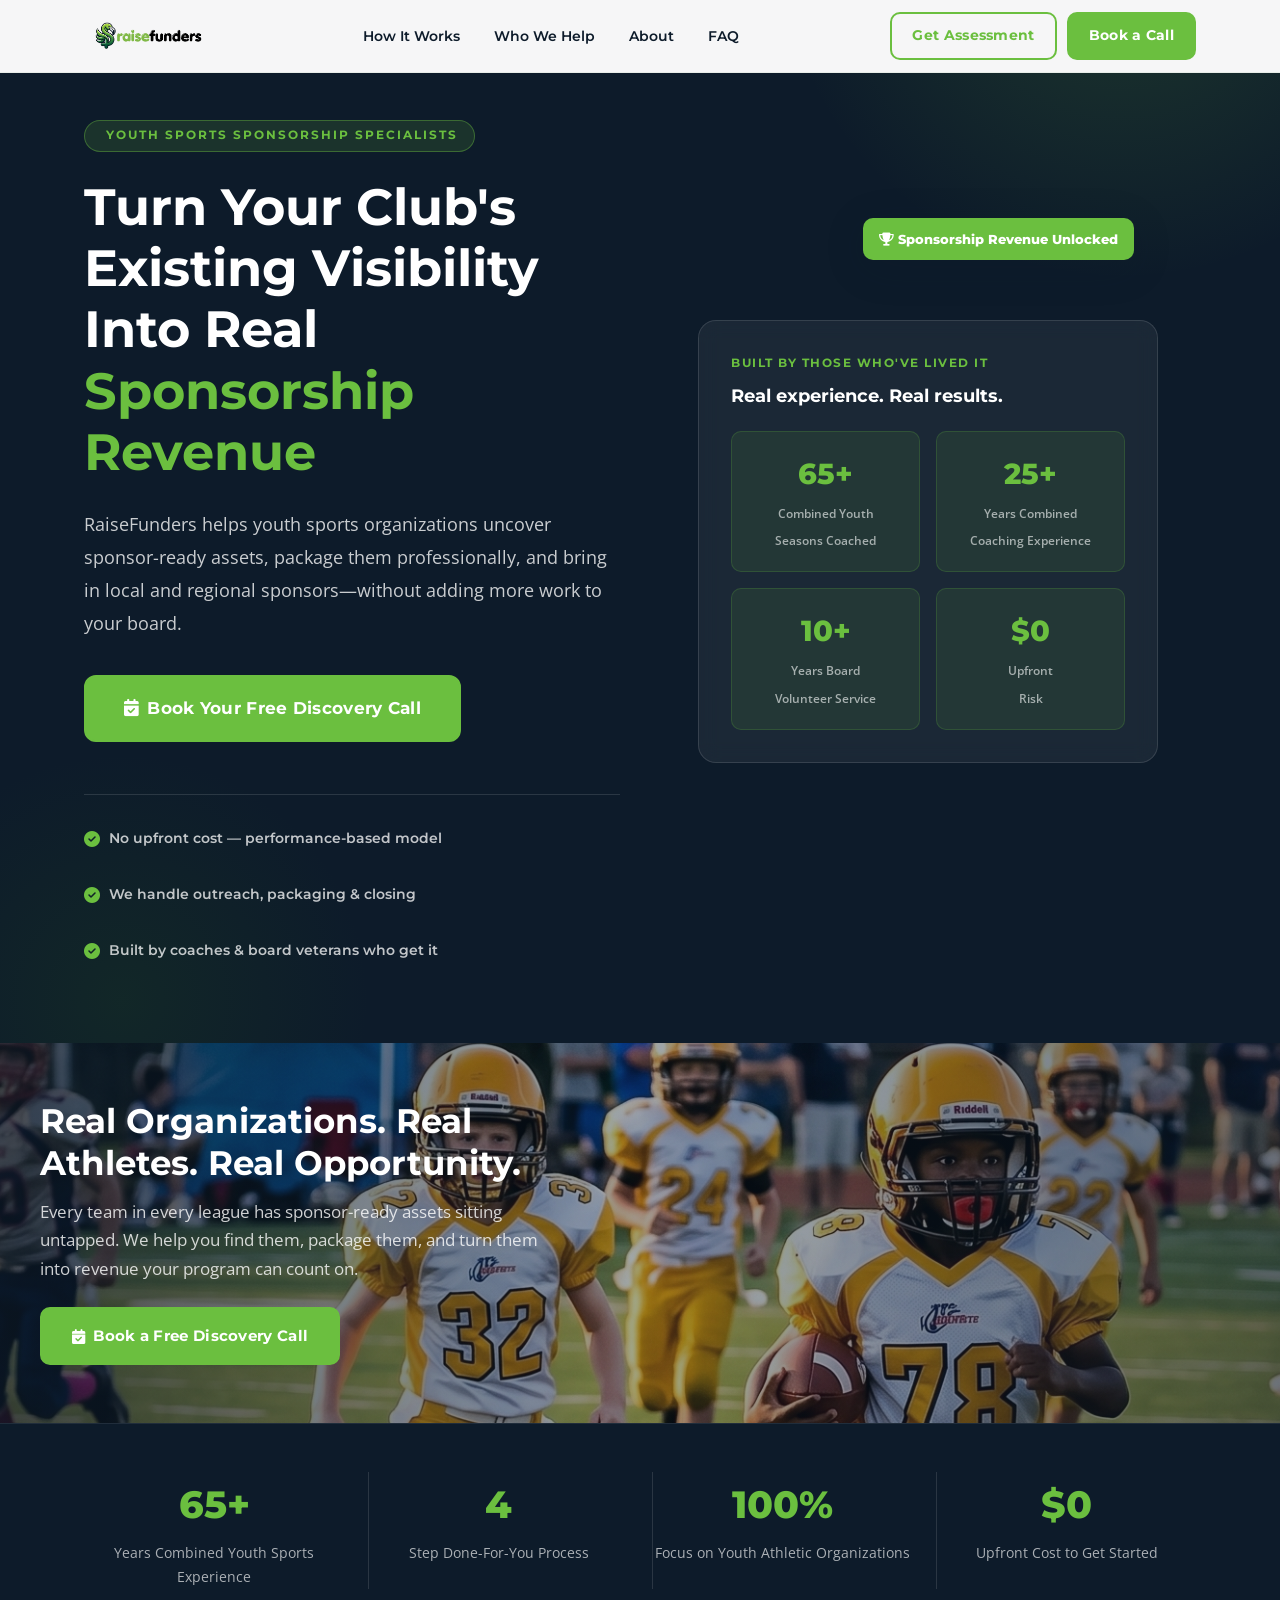
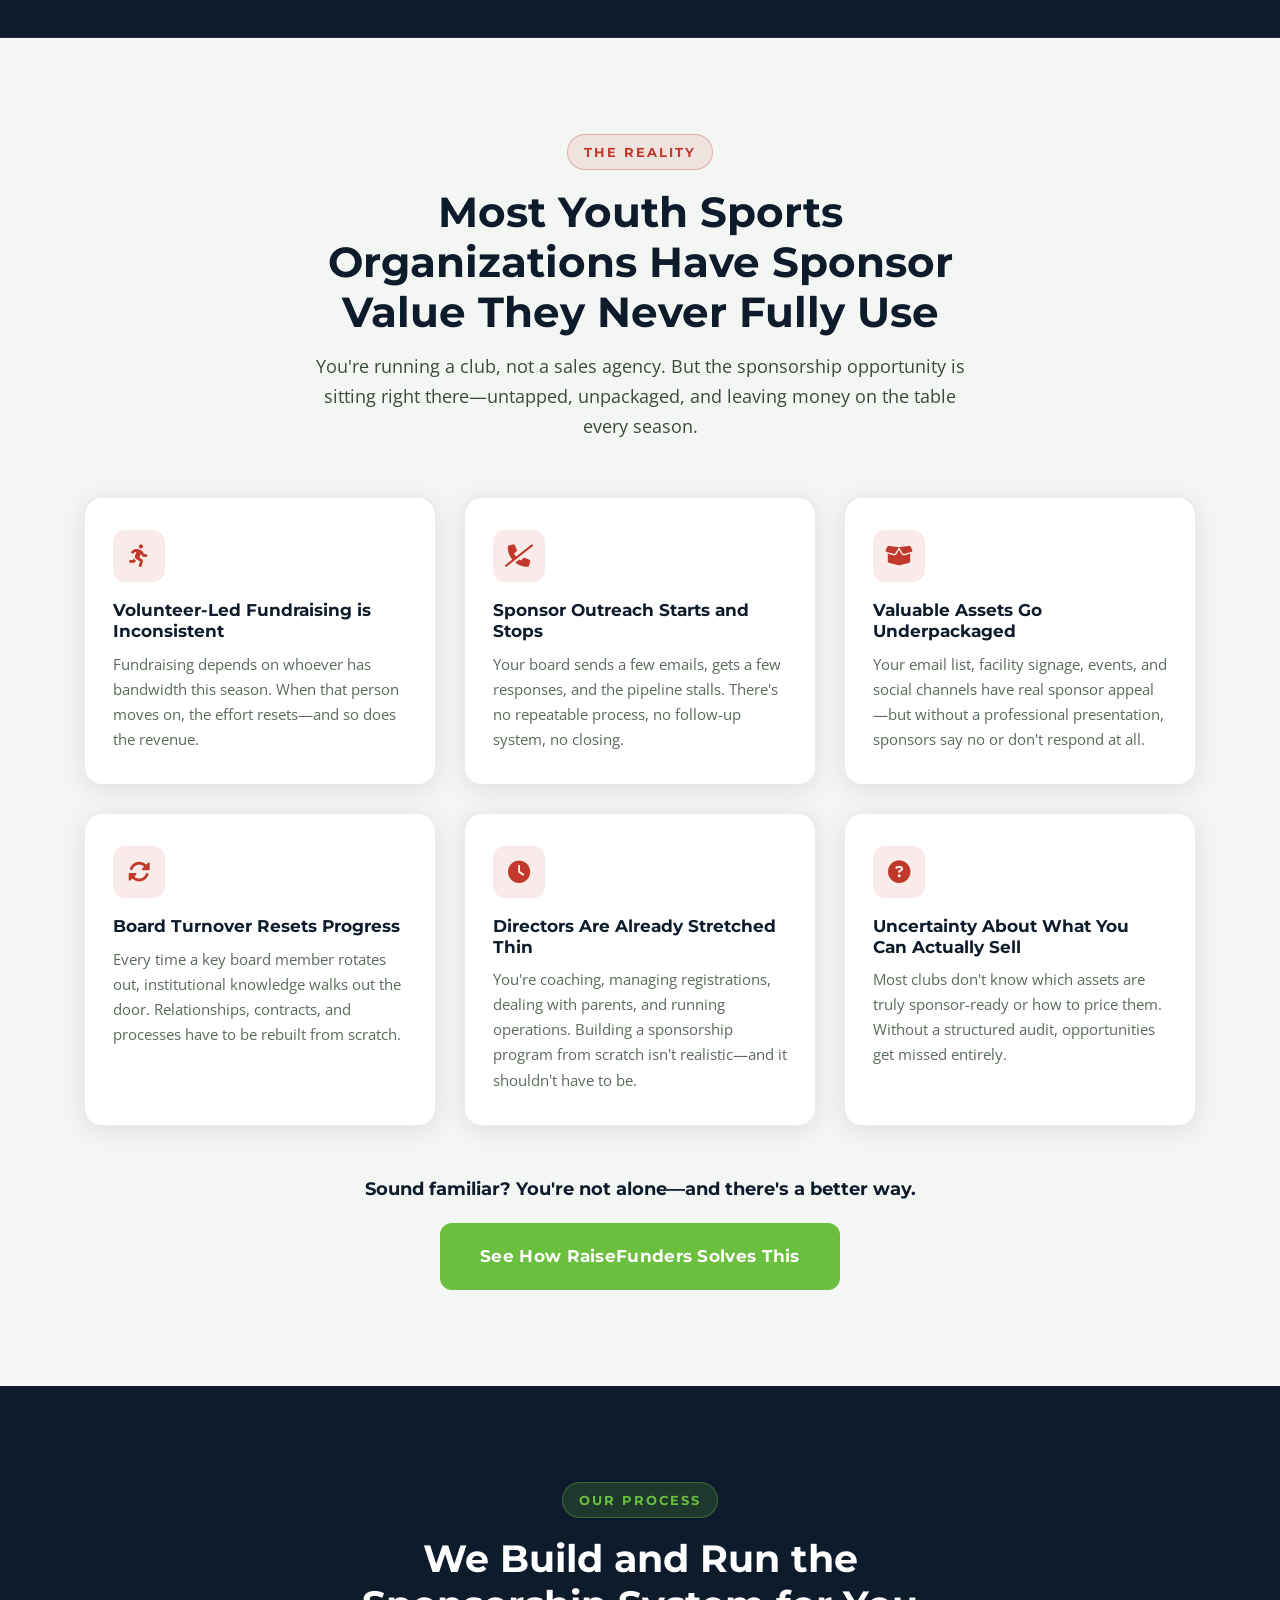
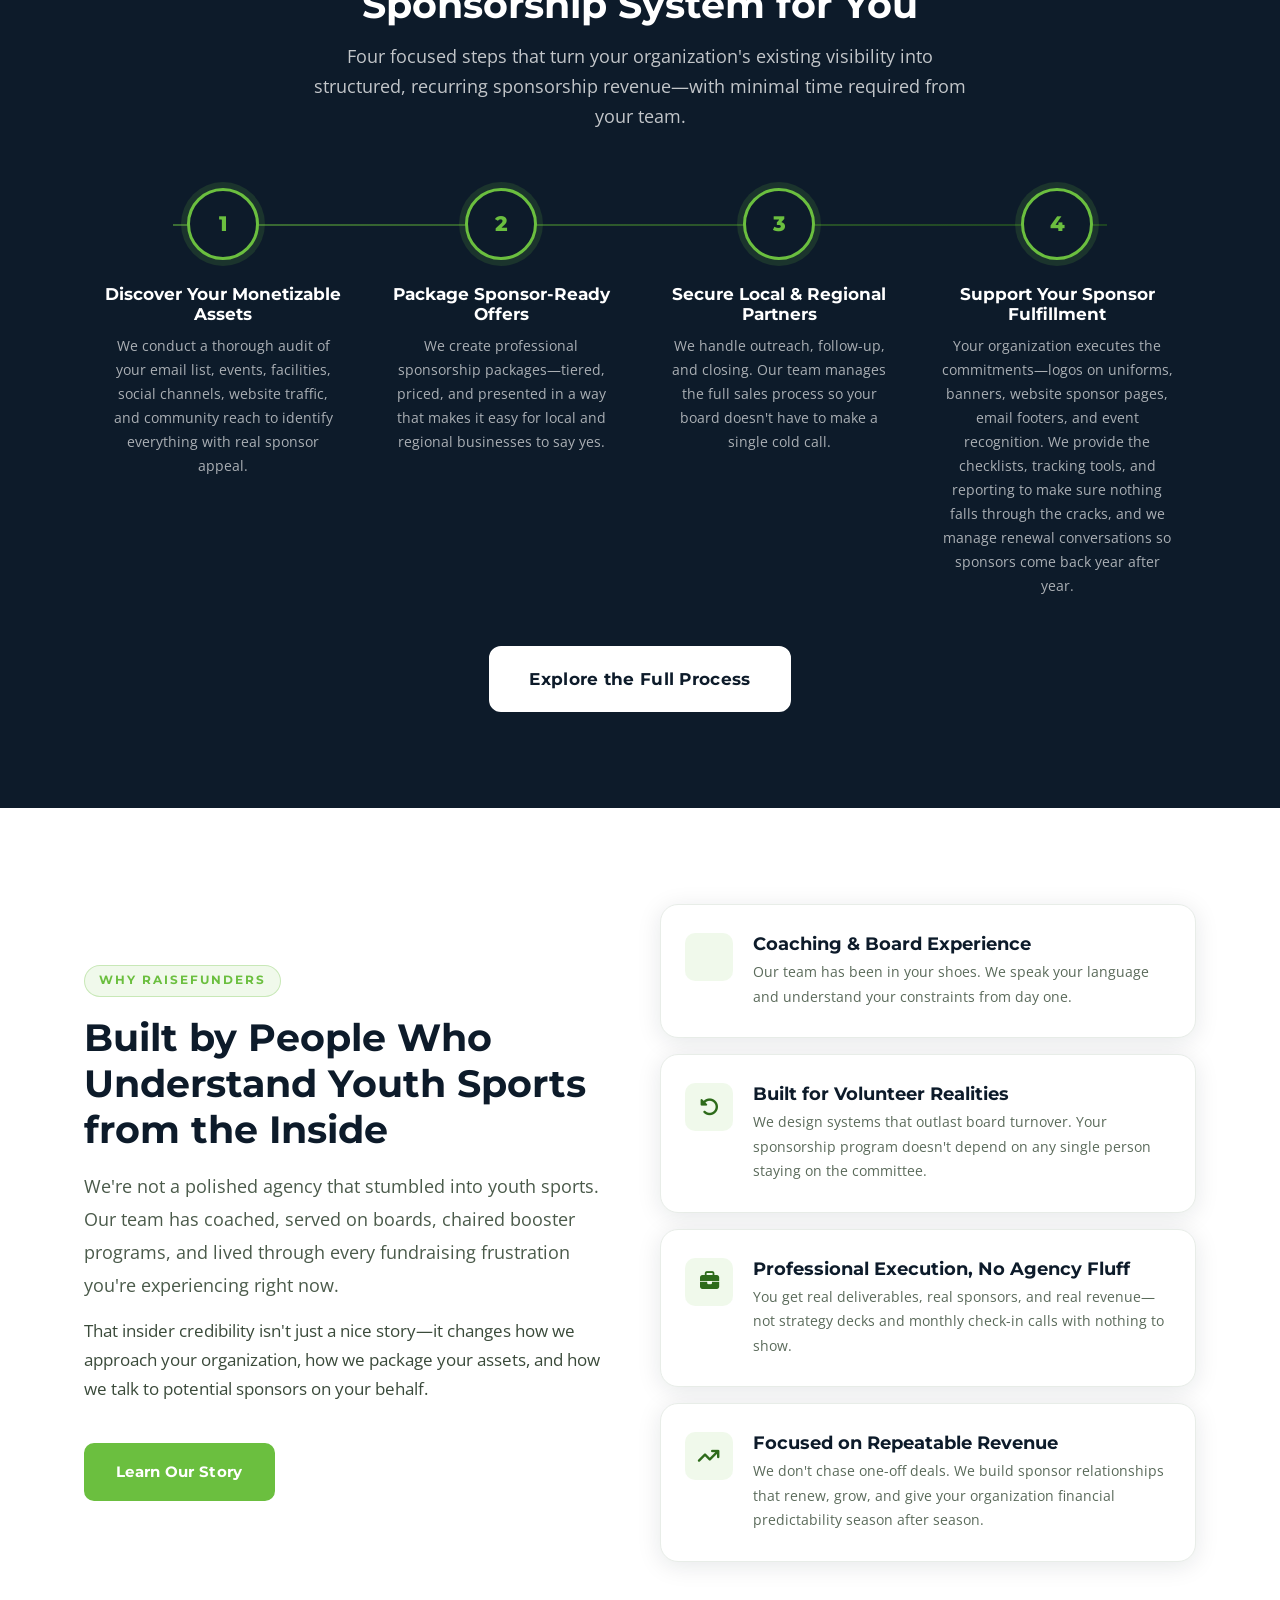
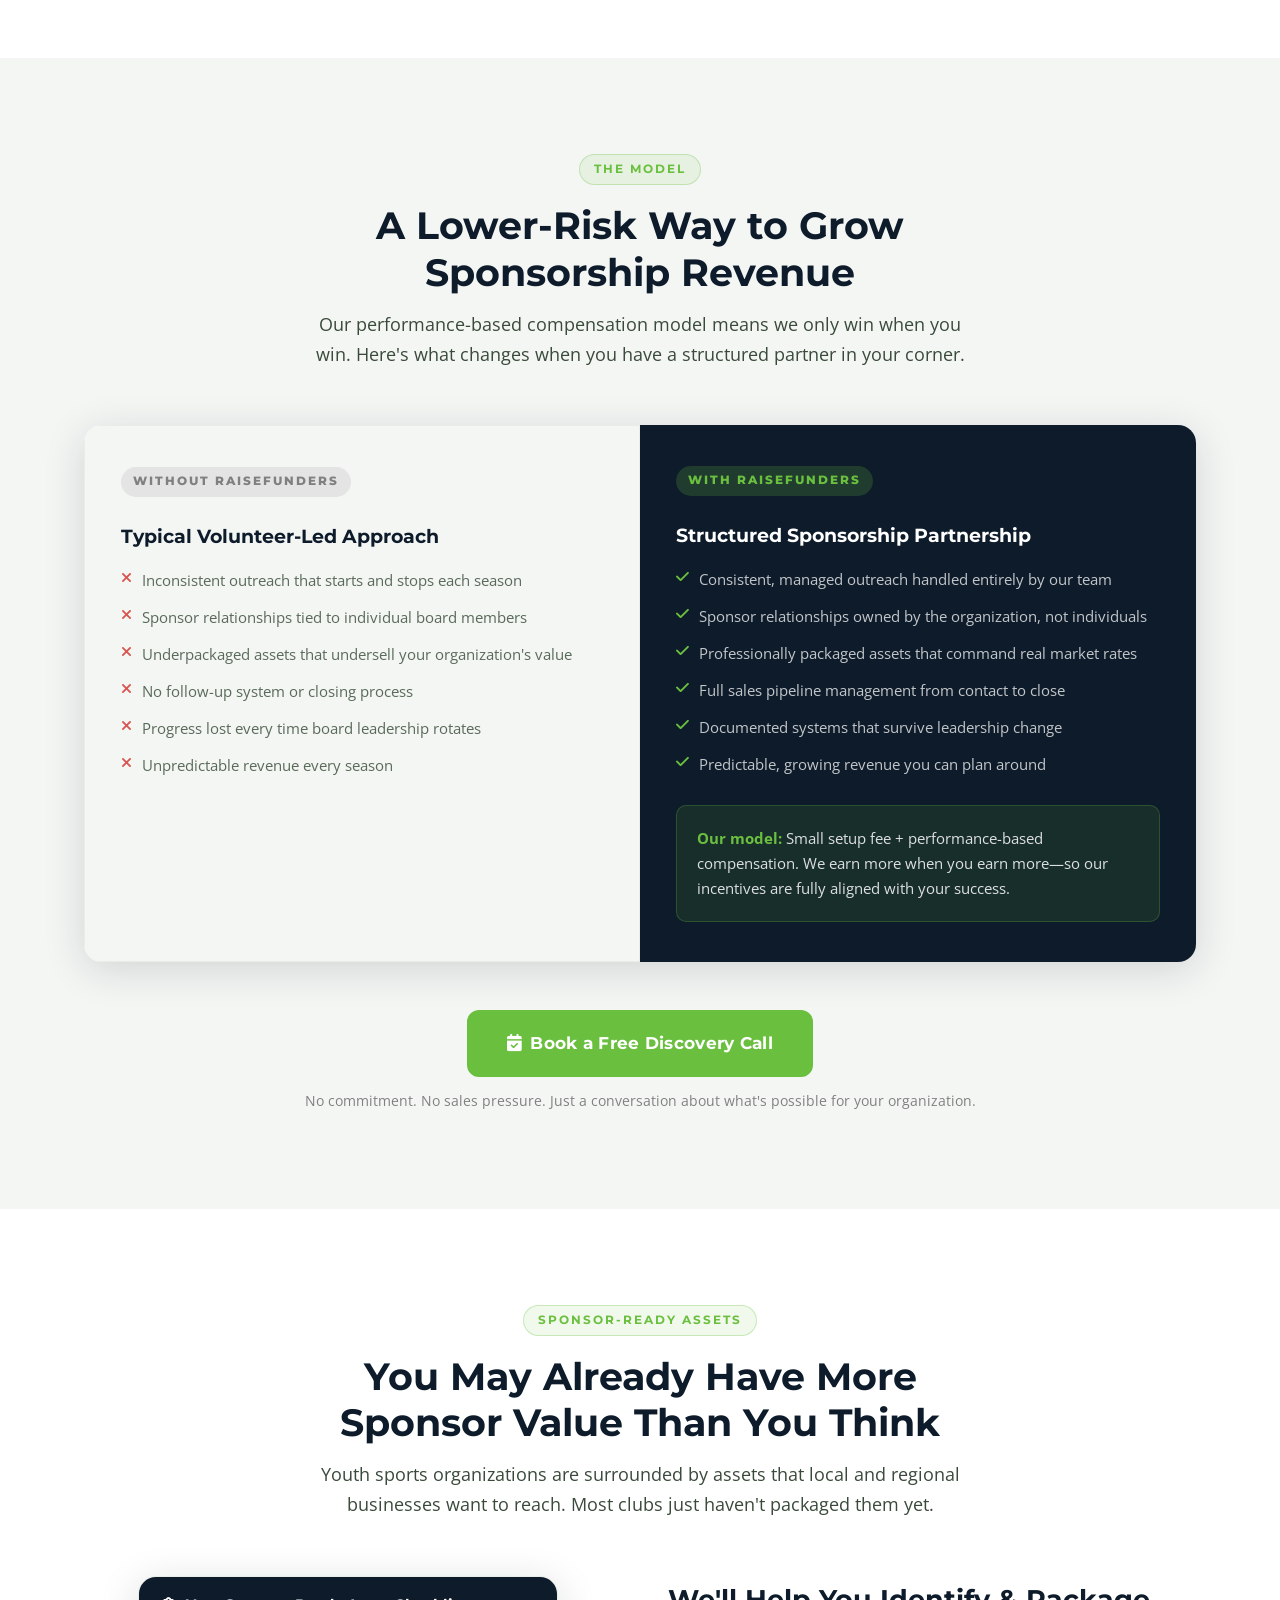
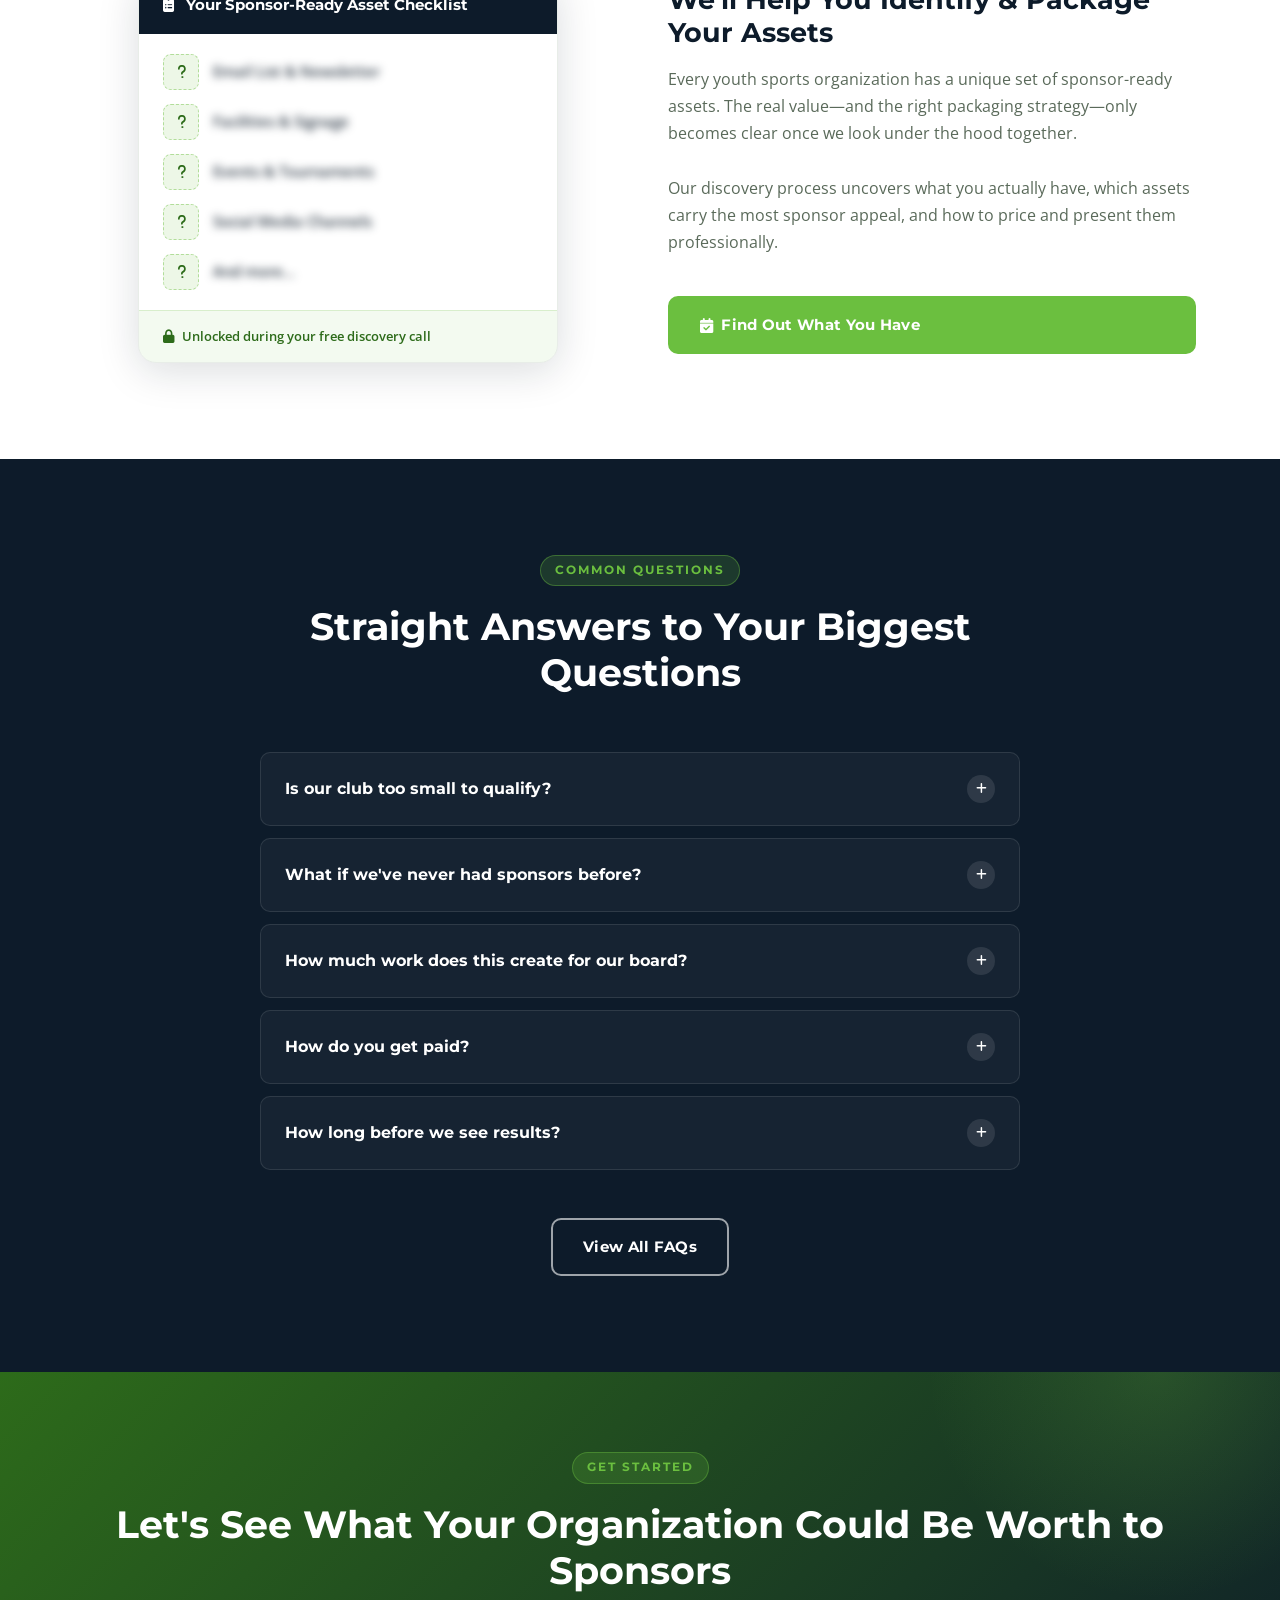
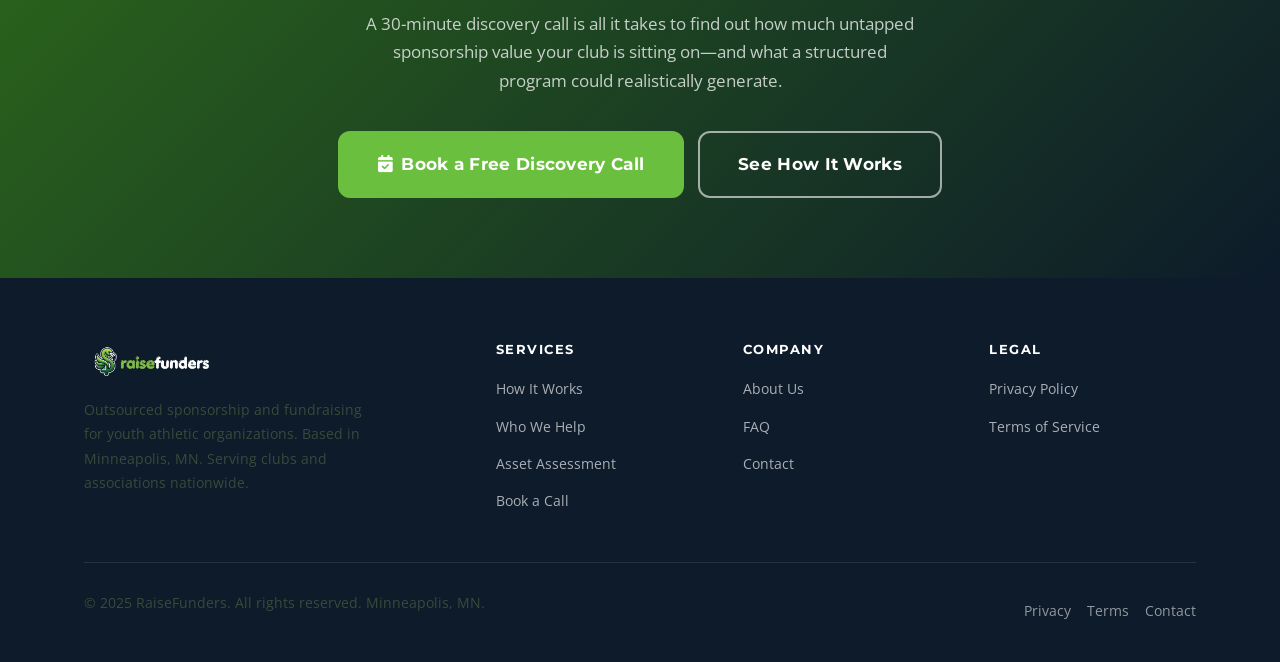
==== commit 07e87672: "Update index.html updated football banner image" ====
--- a/index.html
+++ b/index.html
@@ -124,10 +124,11 @@
     <!-- ===== PHOTO STRIP ===== -->
     <div class="photo-strip" role="img" aria-label="Youth football players in action during a game">
       <img
-        src="https://www.genspark.ai/api/files/s/wio4JRk1"
+        src="images/youth-football-banner.jpg"
         alt="Youth football players running during a game"
         class="photo-strip-img"
-      />
+        loading="eager"
+            />
       <div class="photo-strip-overlay">
         <div class="photo-strip-content">
           <h2>Real Organizations. Real Athletes. Real Opportunity.</h2>
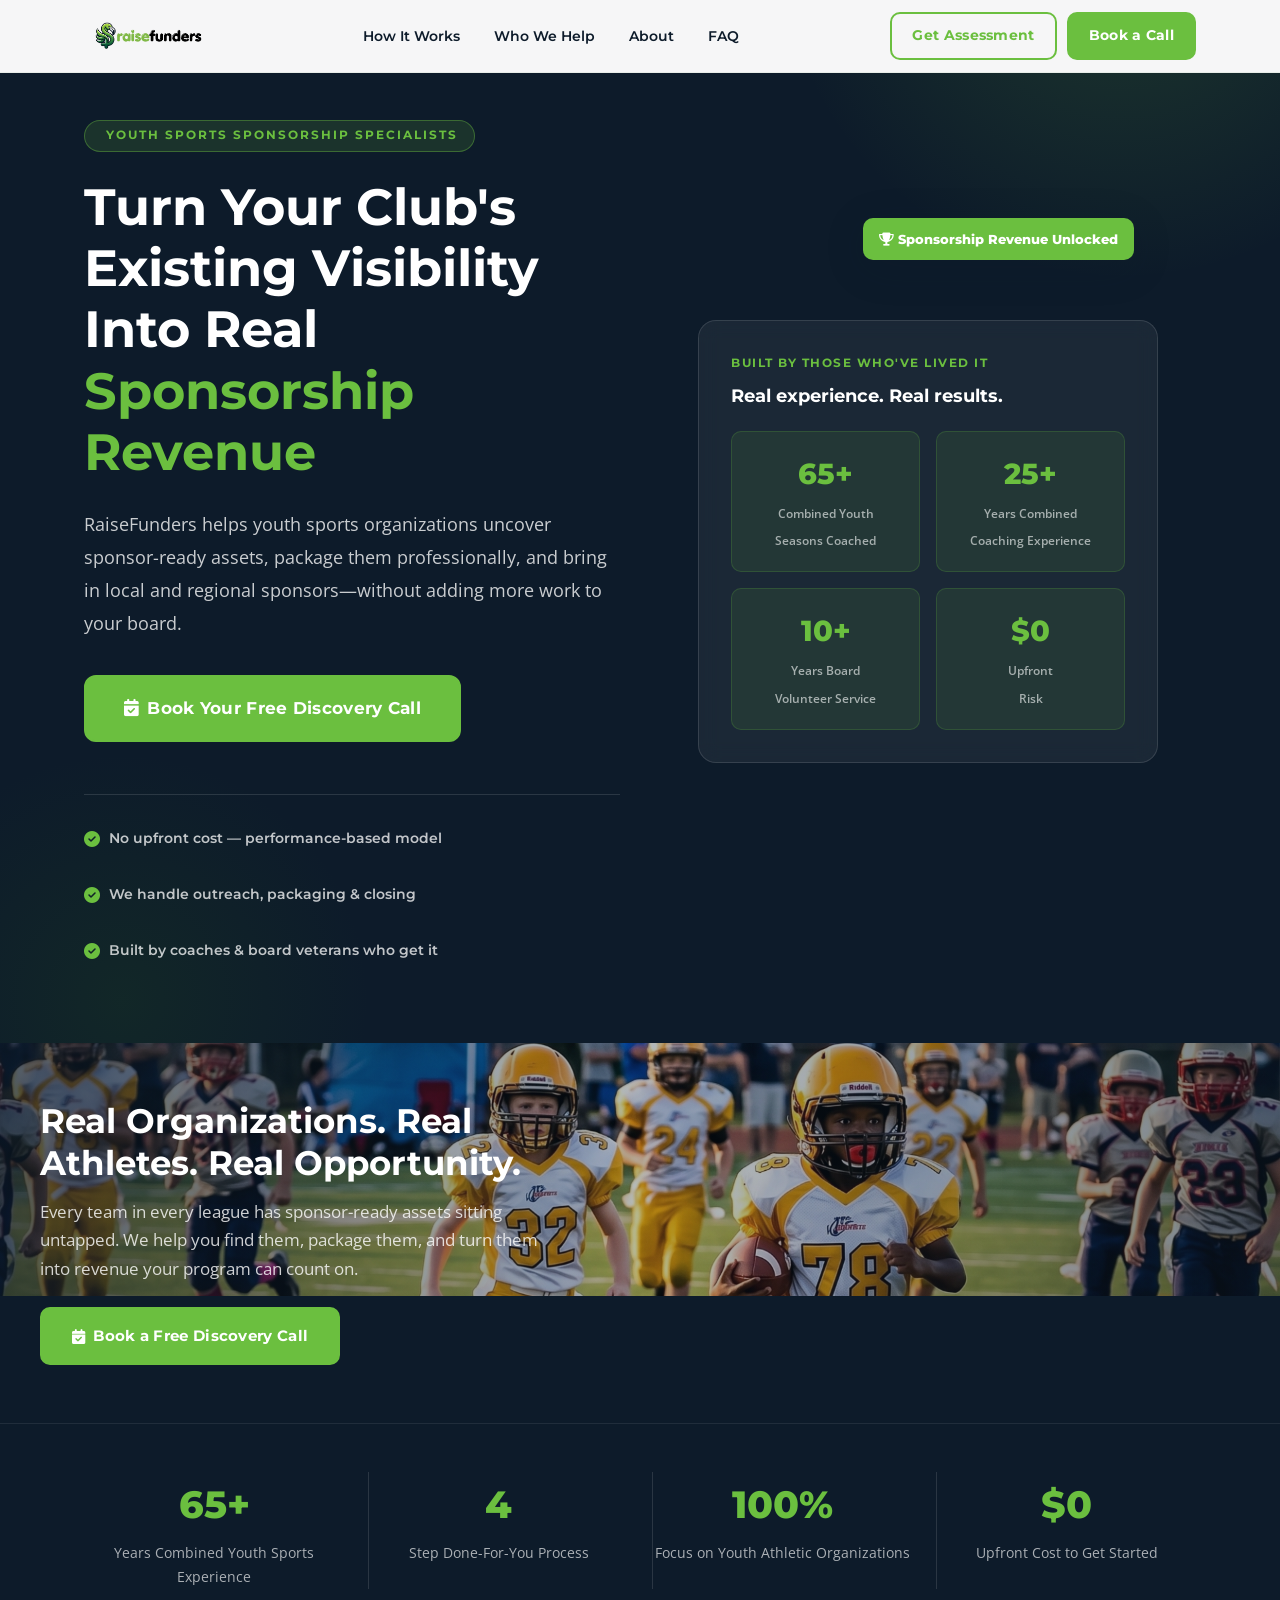
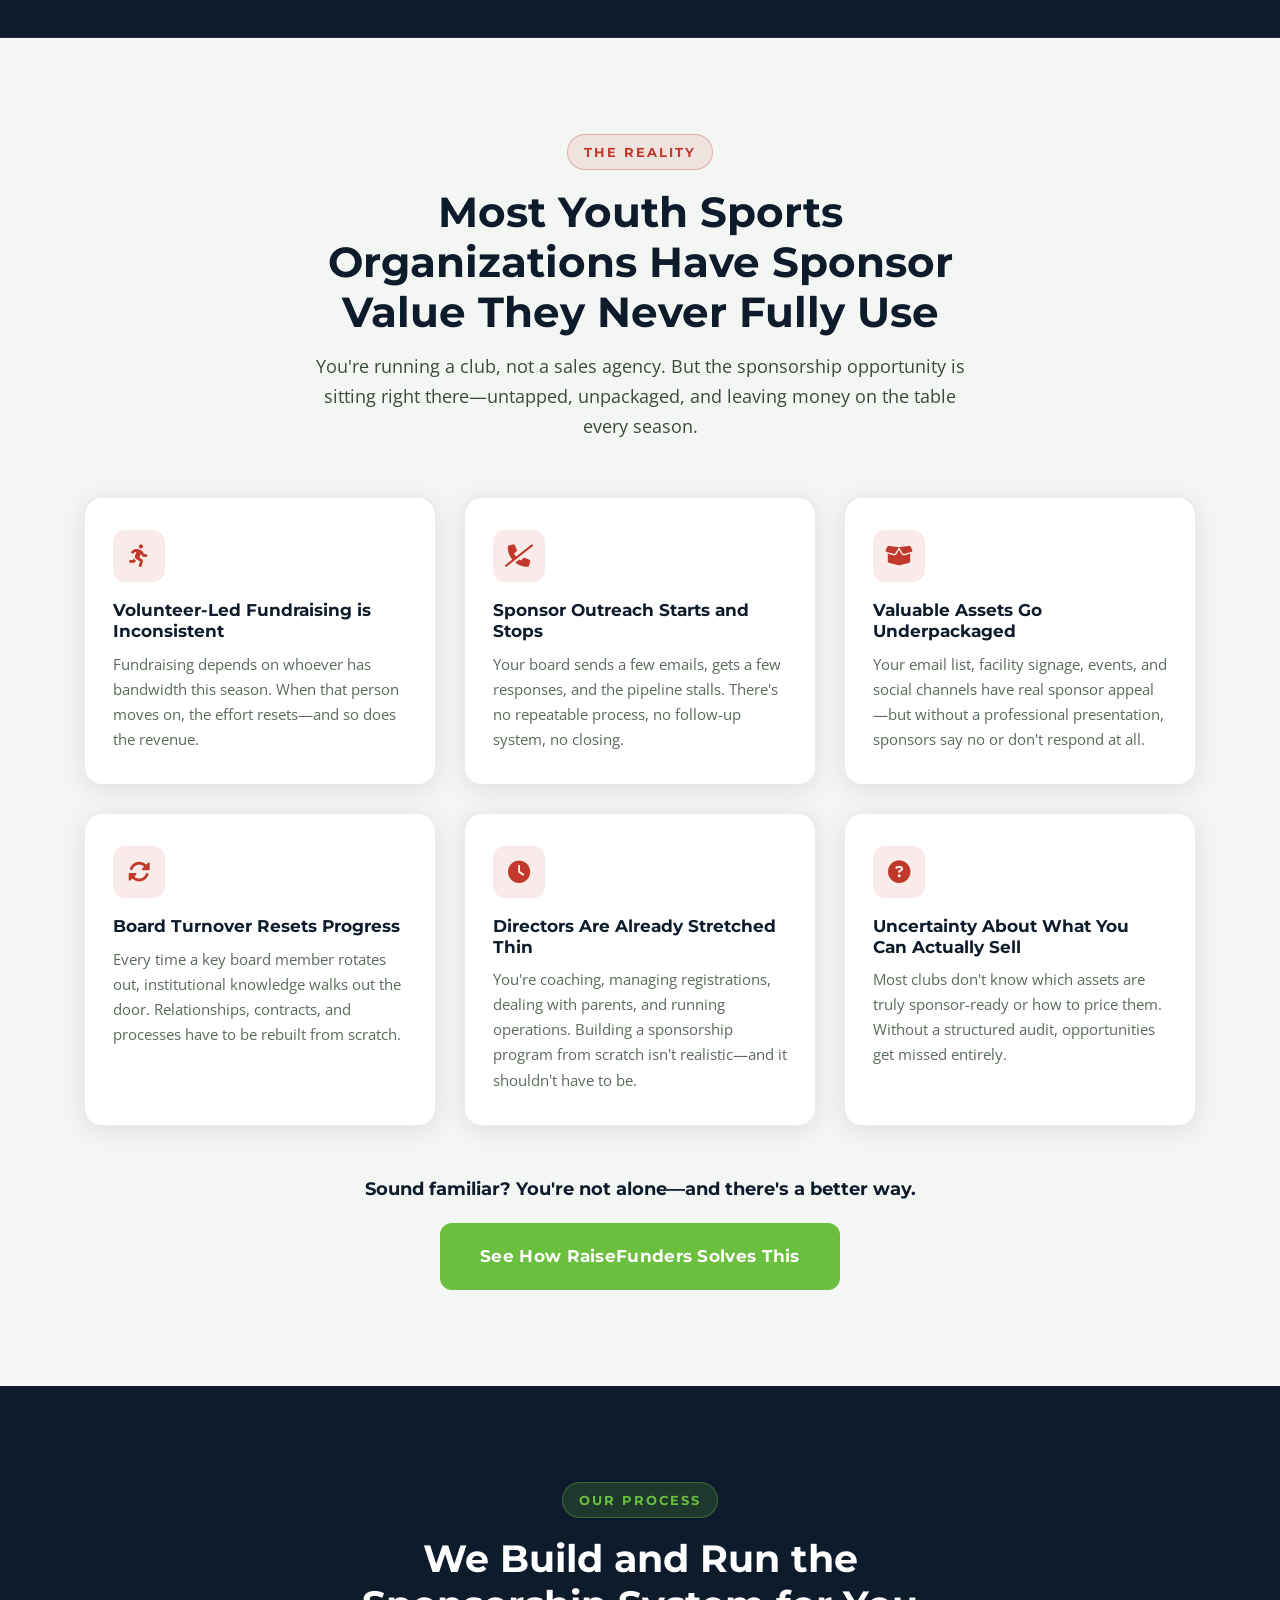
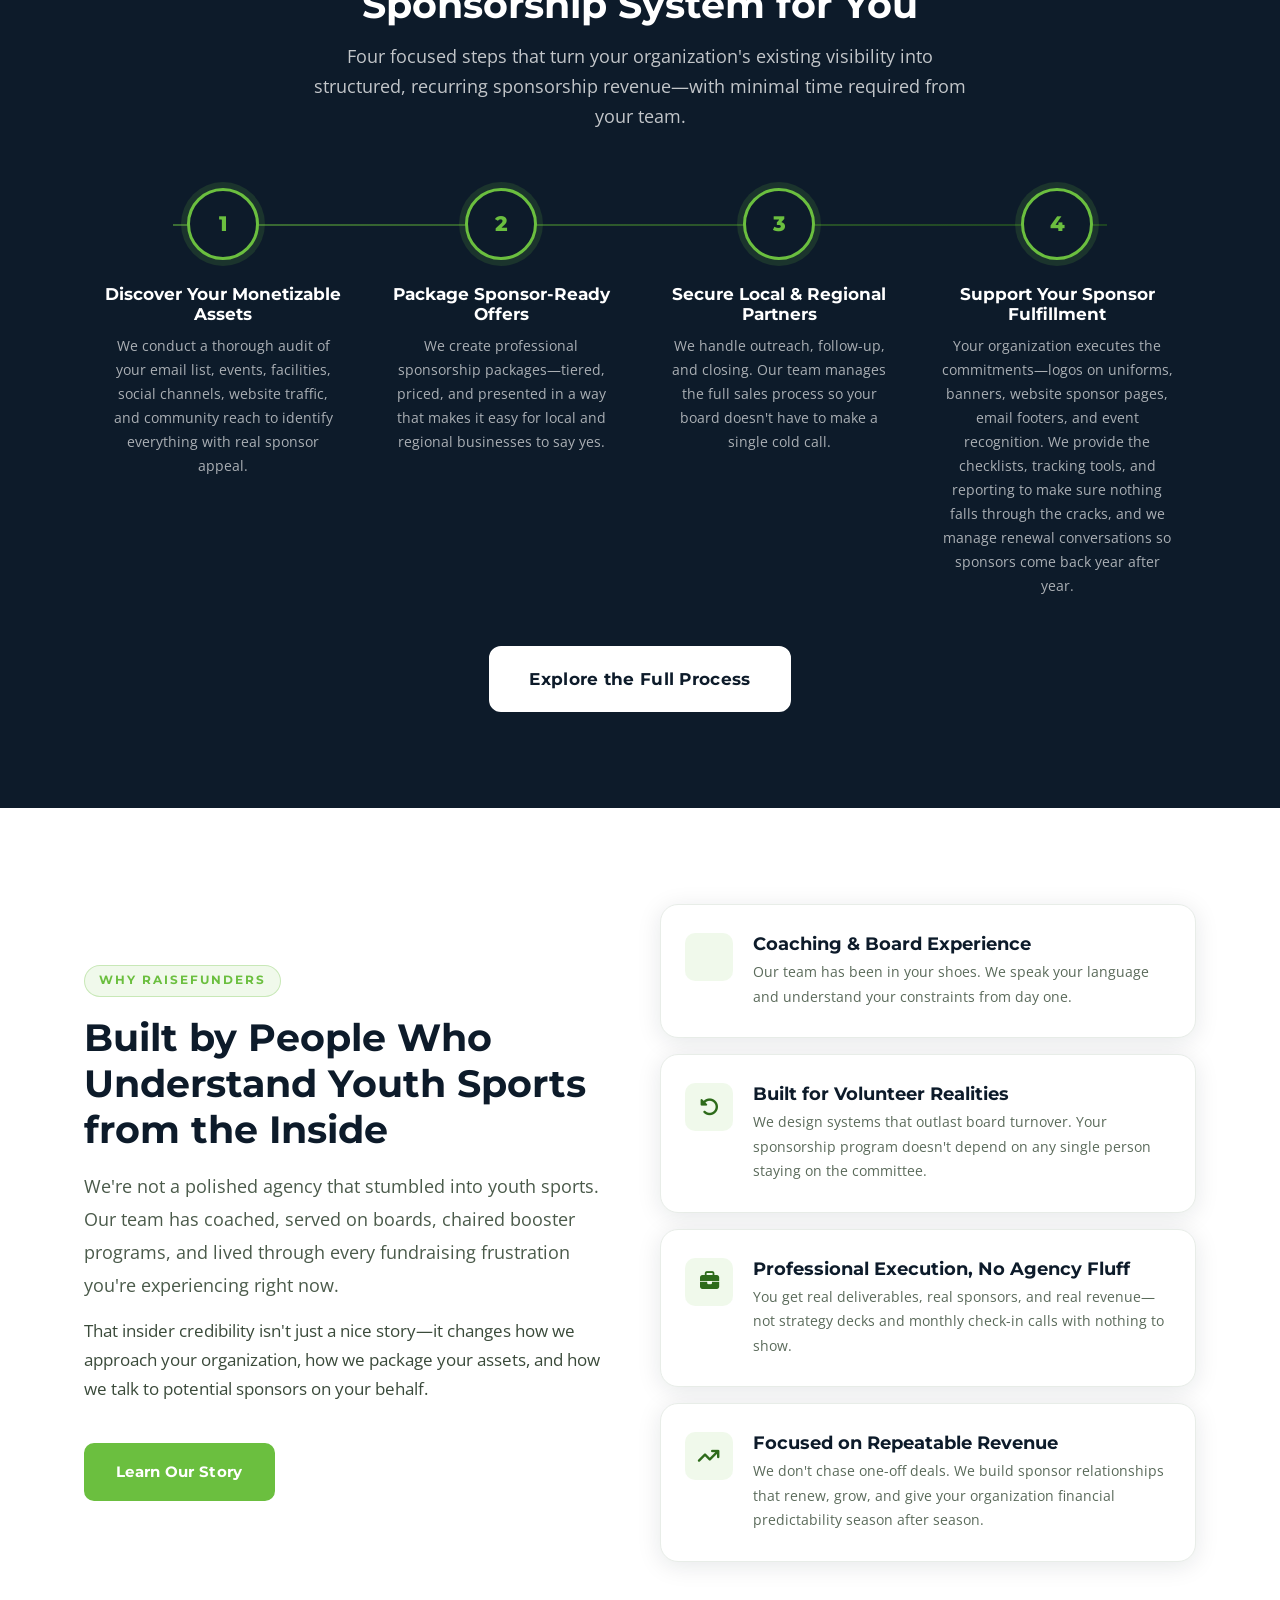
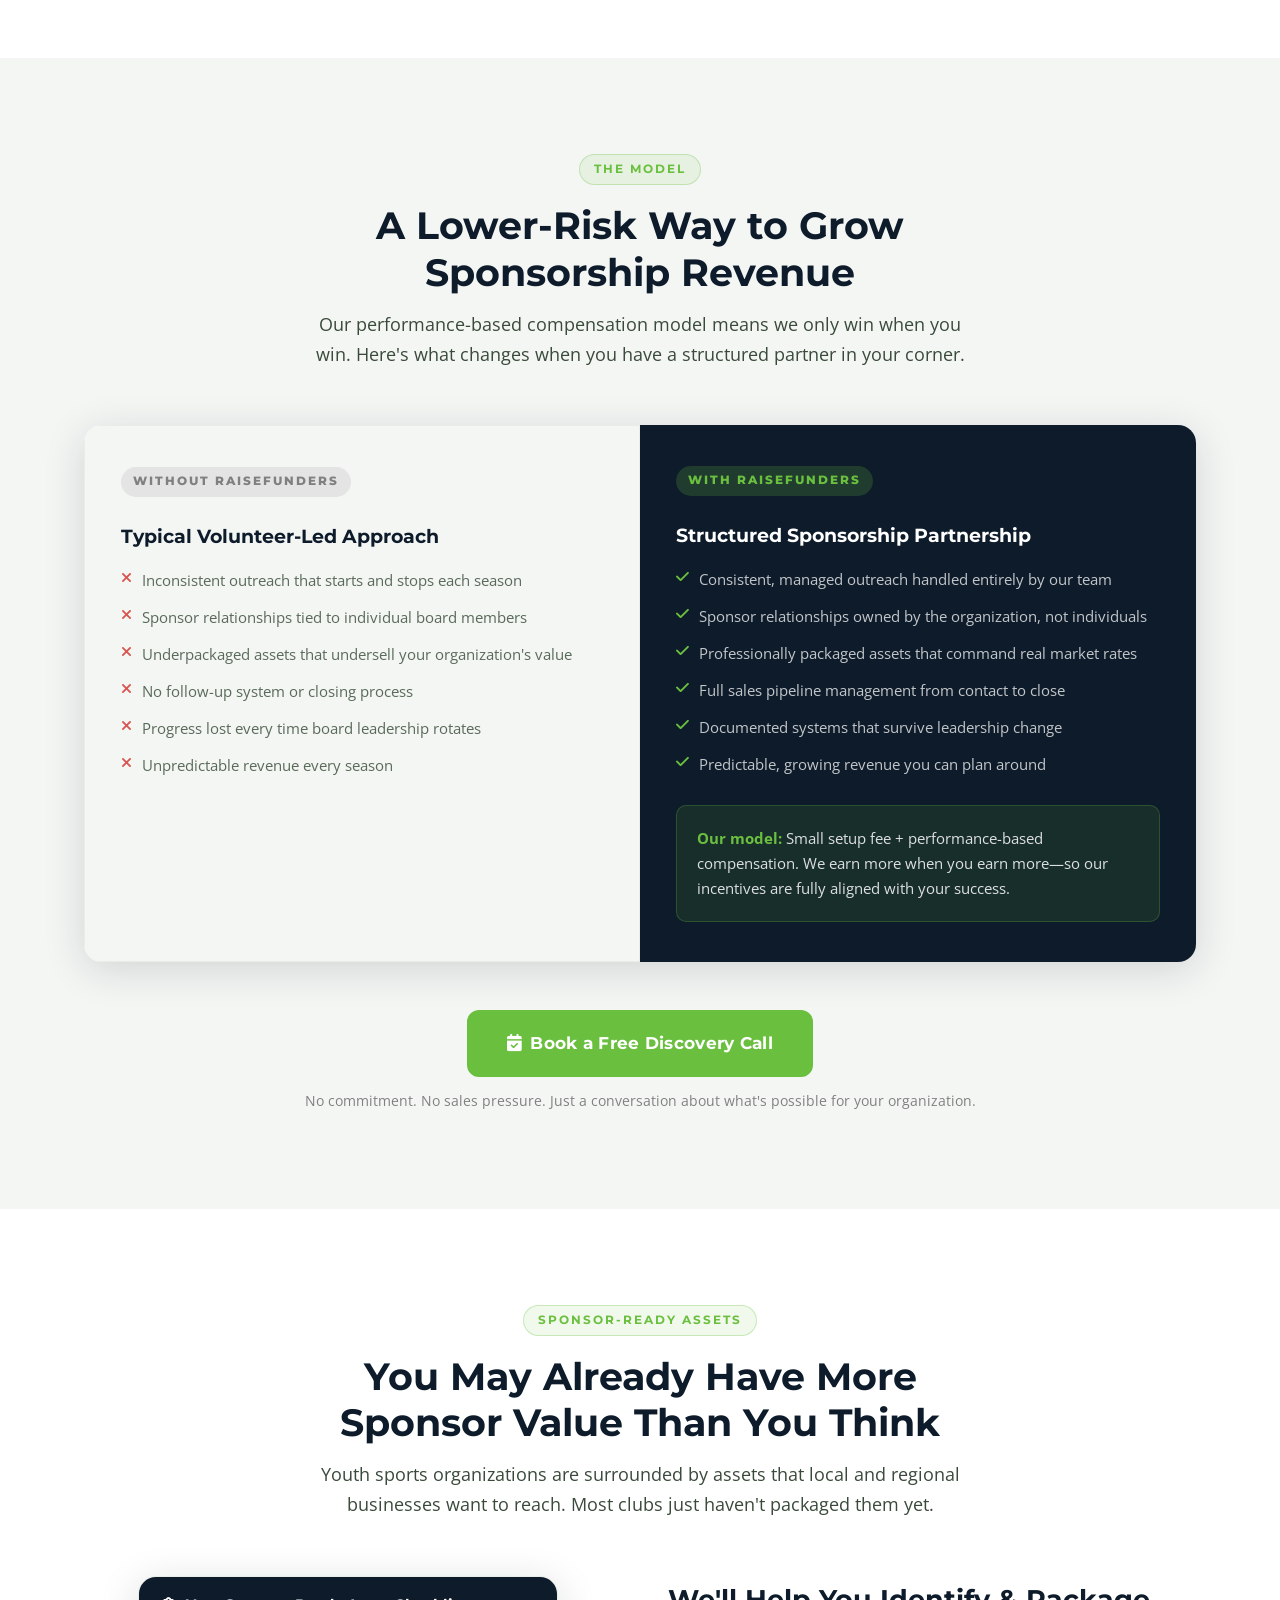
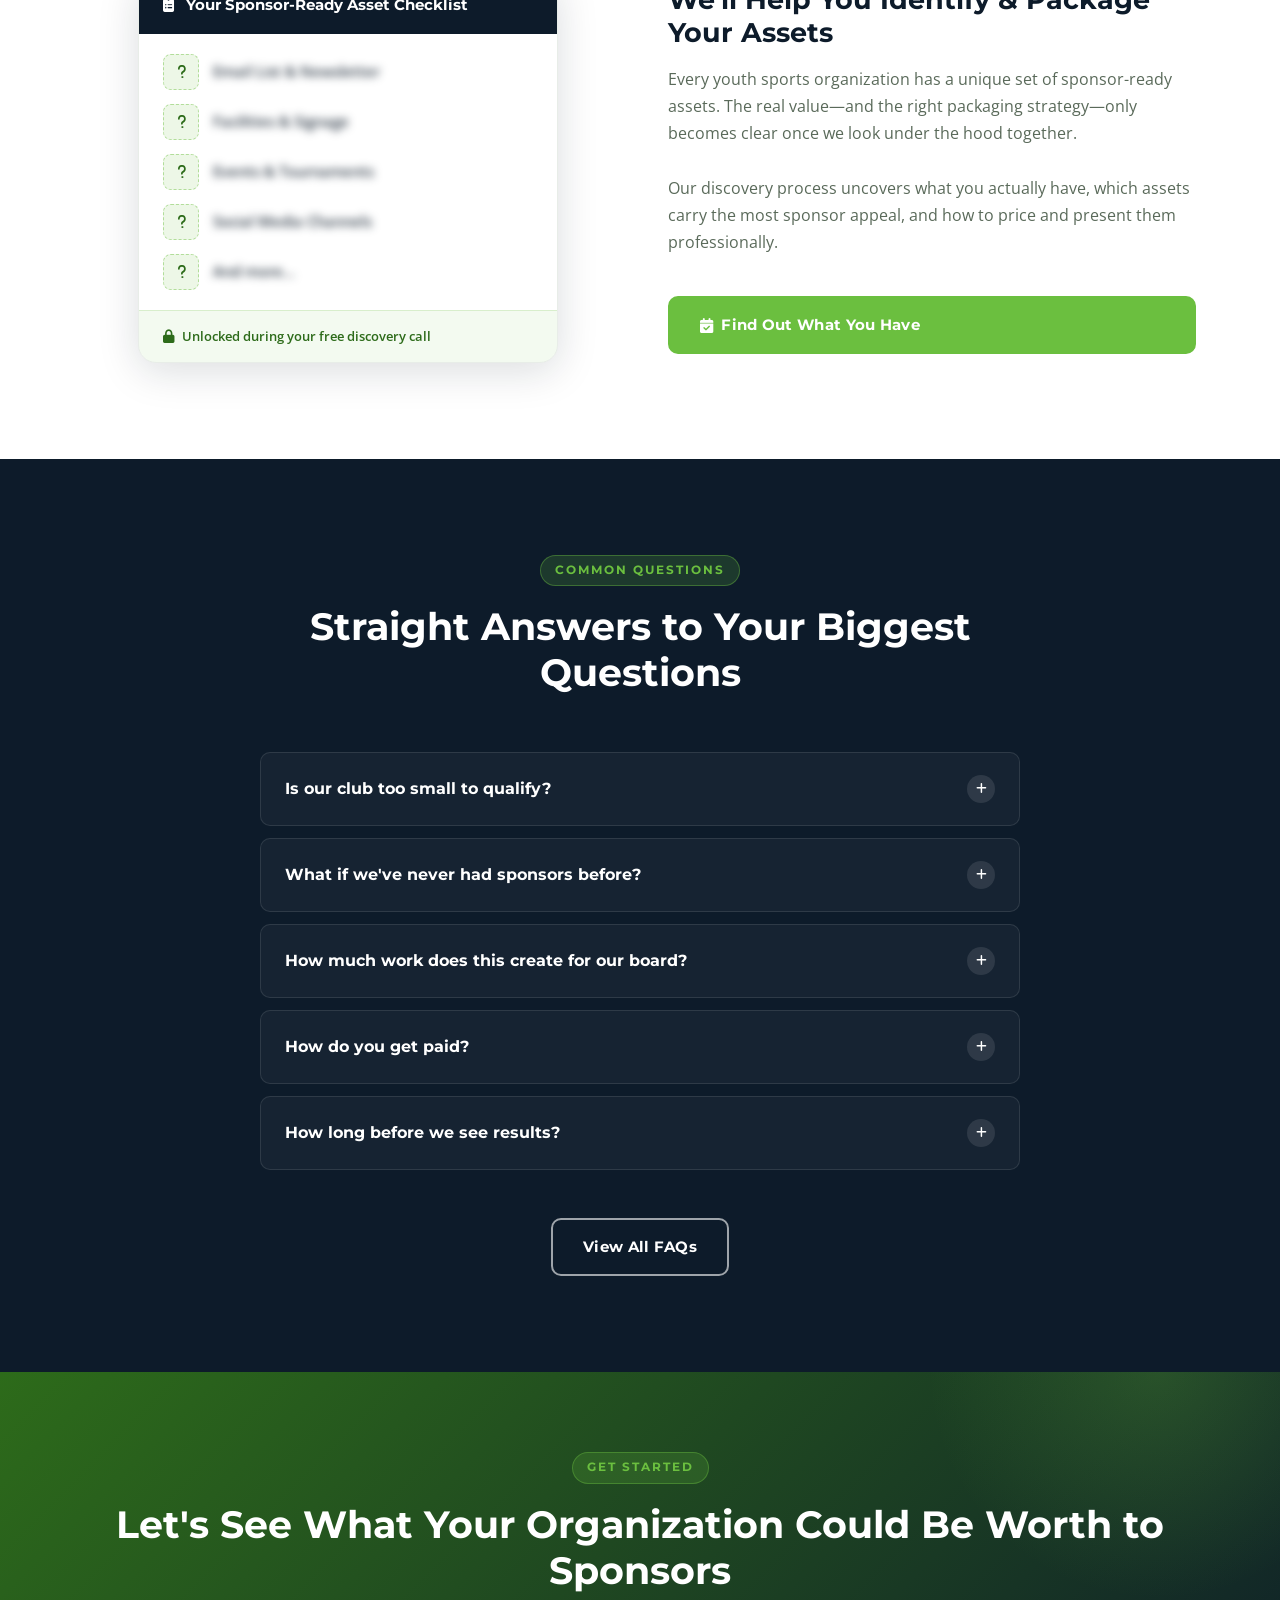
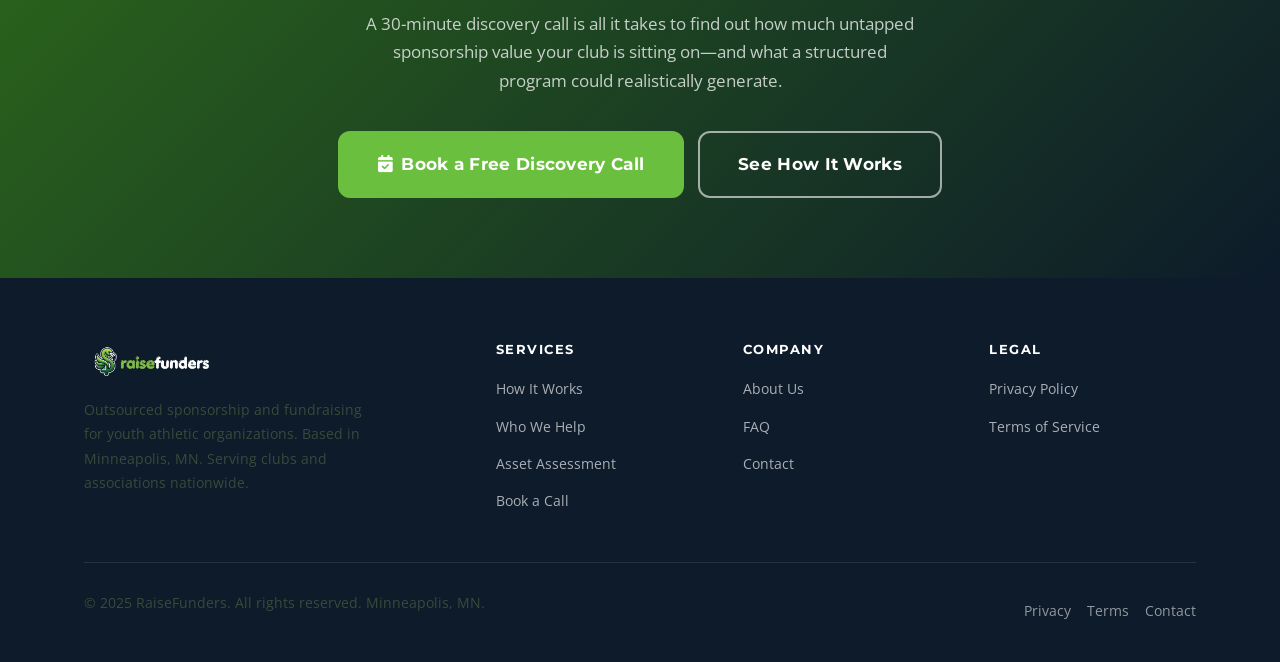
==== commit c9e5d17c: "Update index.html Alt Images" ====
--- a/index.html
+++ b/index.html
@@ -3,8 +3,12 @@
 <head>
   <meta charset="UTF-8" />
   <meta name="viewport" content="width=device-width, initial-scale=1.0" />
-  <title>RaiseFunders — Outsourced Sponsorship & Fundraising for Youth Sports</title>
-  <meta name="description" content="RaiseFunders helps youth sports organizations turn their existing assets into real sponsorship revenue. Done-for-you sponsorship management based in Minneapolis, MN." />
+  <title>RaiseFunders — Youth Sports Sponsorship Partners</title>
+  <meta name="description" content="RaiseFunders turns your club's untapped assets into real sponsorship revenue. Done-for-you outreach, packaging & closing. No upfront cost." />
+  <!-- Favicon -->
+  <link rel="icon" type="image/png" href="favicon.png" />
+  <link rel="apple-touch-icon" href="favicon.png" />
+  
   <link rel="preconnect" href="https://fonts.googleapis.com" />
   <link rel="preconnect" href="https://fonts.gstatic.com" crossorigin />
   <link href="https://fonts.googleapis.com/css2?family=Montserrat:wght@600;700;800;900&family=Open+Sans:wght@400;500;600&display=swap" rel="stylesheet" />
@@ -20,7 +24,8 @@
         <a href="index.html" class="nav-logo" aria-label="RaiseFunders Home">
           <img src="images/logo-wordmark-light.png"
                alt="RaiseFunders"
-               height="46"
+               alt=\"RaiseFunders — Youth Sports Sponsorship Partners\"\n 
+               height="50"
           />
         </a>
         <ul class="nav-links" role="list">
@@ -126,8 +131,9 @@
       <img
         src="images/youth-football-banner.jpg"
         alt="Youth football players running during a game"
-        class="photo-strip-img"
-        loading="eager"
+         alt=\"Youth football players in gold and white uniforms running with the ball during a game\"\n  
+         class=\"photo-strip-img\"\n 
+         loading=\"eager\""
             />
       <div class="photo-strip-overlay">
         <div class="photo-strip-content">
@@ -487,7 +493,8 @@
         <div class="footer-brand">
           <img src="images/logo-wordmark-dark.png"
                alt="RaiseFunders"
-               height="42"
+               alt=\"RaiseFunders — Youth Sports Sponsorship Partners\"\n
+               height="50"
                style="margin-bottom:4px;"
           />
           <p>Outsourced sponsorship and fundraising for youth athletic organizations. Based in Minneapolis, MN. Serving clubs and associations nationwide.</p>
